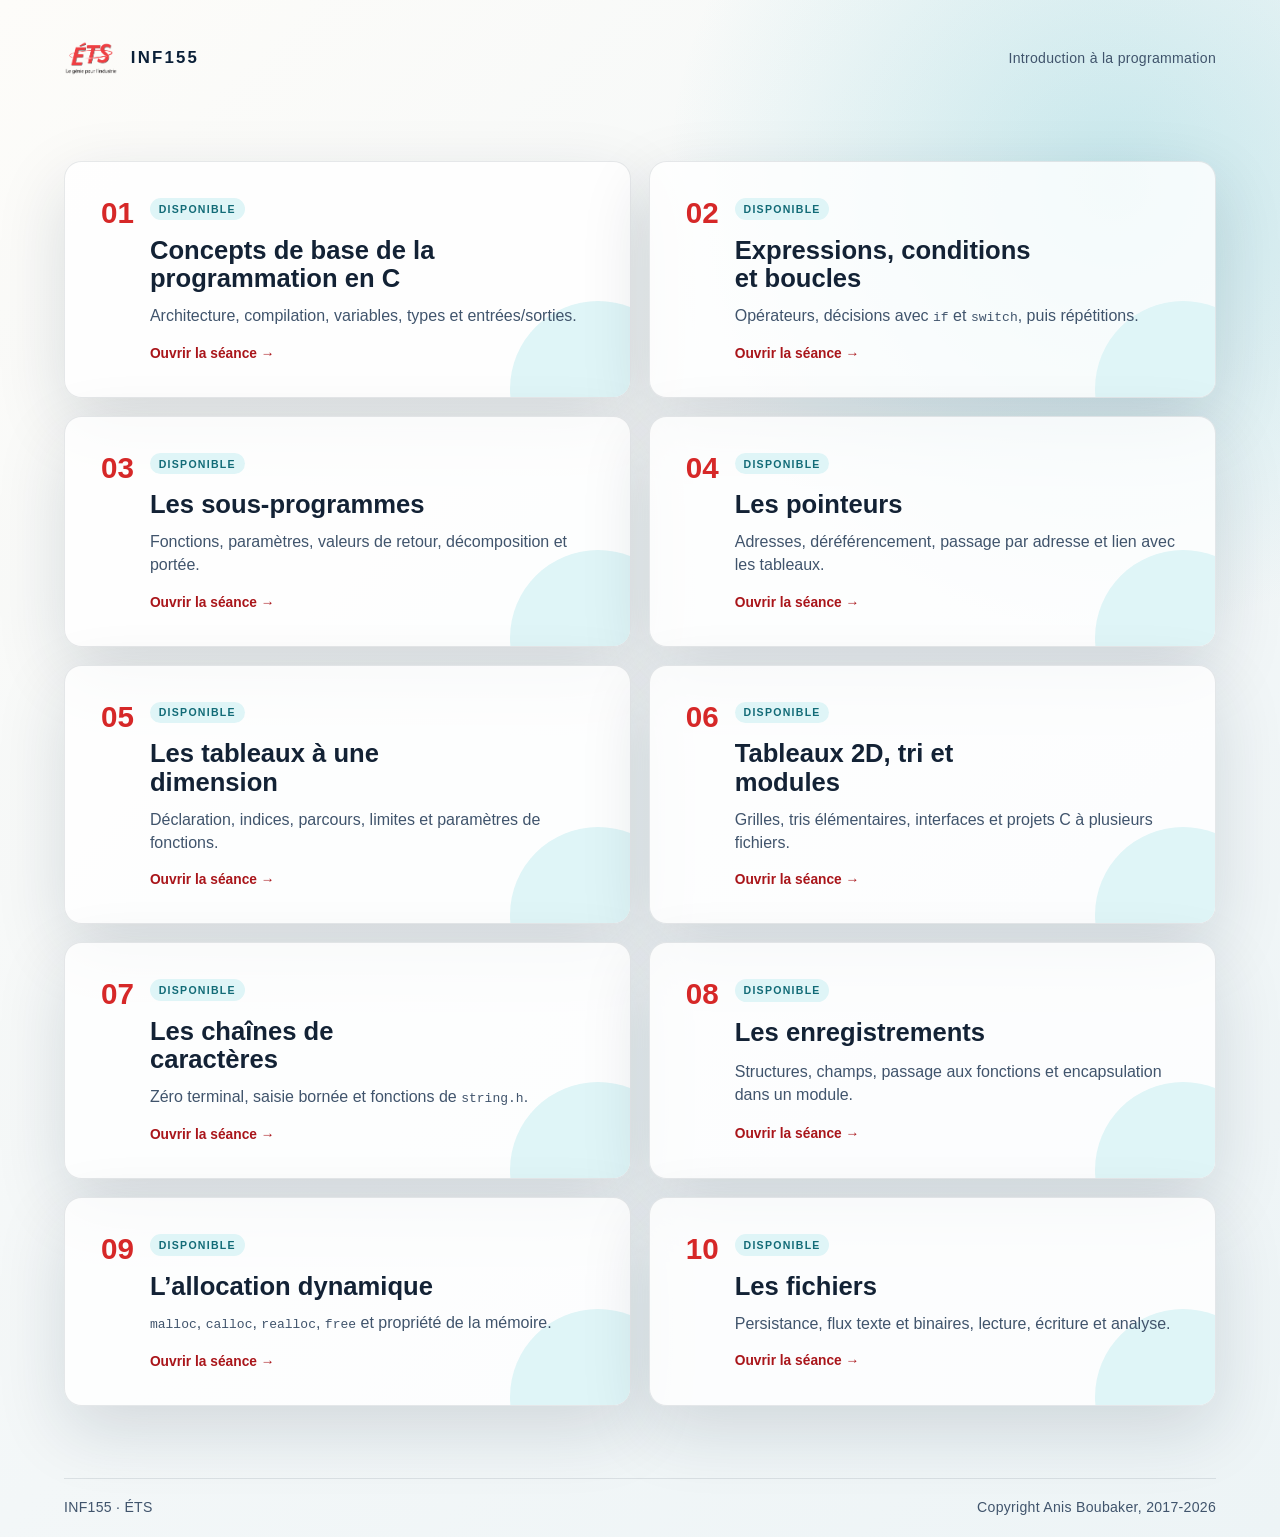
==== index.html @ be9556c0 "Publier les diapositives INF155 avec Reveal.js" ====
<!doctype html>
<html lang="fr-CA">
  <head>
    <meta charset="utf-8">
    <meta name="viewport" content="width=device-width, initial-scale=1">
    <meta name="description" content="Diapositives du cours INF155 — Introduction à la programmation en C.">
    <title>INF155 · Notes de cours</title>
    <link rel="stylesheet" href="css/inf155.css">
    <script src="js/site.js" defer></script>
  </head>
  <body class="site-shell">
    <header class="site-header">
      <a class="brand" href="./" aria-label="Accueil INF155">
        <img src="assets/logo-ets.png" alt="École de technologie supérieure">
        <span>INF155</span>
      </a>
      <p>Introduction à la programmation</p>
    </header>

    <main class="course-catalog">
      <section class="course-list" aria-label="Liste des séances">
        <a class="course-card course-card--ready" href="diapos/cours01/">
          <span class="course-number">01</span>
          <span class="course-state">Disponible</span>
          <h2>Concepts de base de la programmation en C</h2>
          <p>Architecture, compilation, variables, types et entrées/sorties.</p>
          <span class="course-action">Ouvrir la séance <span aria-hidden="true">→</span></span>
        </a>

        <a class="course-card course-card--ready" href="diapos/cours02/">
          <span class="course-number">02</span>
          <span class="course-state">Disponible</span>
          <h2>Expressions, conditions et boucles</h2>
          <p>Opérateurs, décisions avec <code>if</code> et <code>switch</code>, puis répétitions.</p>
          <span class="course-action">Ouvrir la séance <span aria-hidden="true">→</span></span>
        </a>

        <a class="course-card course-card--ready" href="diapos/cours03/">
          <span class="course-number">03</span>
          <span class="course-state">Disponible</span>
          <h2>Les sous-programmes</h2>
          <p>Fonctions, paramètres, valeurs de retour, décomposition et portée.</p>
          <span class="course-action">Ouvrir la séance <span aria-hidden="true">→</span></span>
        </a>

        <a class="course-card course-card--ready" href="diapos/cours04/">
          <span class="course-number">04</span><span class="course-state">Disponible</span>
          <h2>Les pointeurs</h2><p>Adresses, déréférencement, passage par adresse et lien avec les tableaux.</p>
          <span class="course-action">Ouvrir la séance <span aria-hidden="true">→</span></span>
        </a>

        <a class="course-card course-card--ready" href="diapos/cours05/">
          <span class="course-number">05</span><span class="course-state">Disponible</span>
          <h2>Les tableaux à une dimension</h2><p>Déclaration, indices, parcours, limites et paramètres de fonctions.</p>
          <span class="course-action">Ouvrir la séance <span aria-hidden="true">→</span></span>
        </a>

        <a class="course-card course-card--ready" href="diapos/cours06/">
          <span class="course-number">06</span><span class="course-state">Disponible</span>
          <h2>Tableaux 2D, tri et modules</h2><p>Grilles, tris élémentaires, interfaces et projets C à plusieurs fichiers.</p>
          <span class="course-action">Ouvrir la séance <span aria-hidden="true">→</span></span>
        </a>

        <a class="course-card course-card--ready" href="diapos/cours07/">
          <span class="course-number">07</span><span class="course-state">Disponible</span>
          <h2>Les chaînes de caractères</h2><p>Zéro terminal, saisie bornée et fonctions de <code>string.h</code>.</p>
          <span class="course-action">Ouvrir la séance <span aria-hidden="true">→</span></span>
        </a>

        <a class="course-card course-card--ready" href="diapos/cours08/">
          <span class="course-number">08</span><span class="course-state">Disponible</span>
          <h2>Les enregistrements</h2><p>Structures, champs, passage aux fonctions et encapsulation dans un module.</p>
          <span class="course-action">Ouvrir la séance <span aria-hidden="true">→</span></span>
        </a>

        <a class="course-card course-card--ready" href="diapos/cours09/">
          <span class="course-number">09</span><span class="course-state">Disponible</span>
          <h2>L’allocation dynamique</h2><p><code>malloc</code>, <code>calloc</code>, <code>realloc</code>, <code>free</code> et propriété de la mémoire.</p>
          <span class="course-action">Ouvrir la séance <span aria-hidden="true">→</span></span>
        </a>

        <a class="course-card course-card--ready" href="diapos/cours10/">
          <span class="course-number">10</span><span class="course-state">Disponible</span>
          <h2>Les fichiers</h2><p>Persistance, flux texte et binaires, lecture, écriture et analyse.</p>
          <span class="course-action">Ouvrir la séance <span aria-hidden="true">→</span></span>
        </a>
      </section>
    </main>

    <footer class="site-footer">
      <span>INF155 · ÉTS</span>
      <span>Copyright Anis Boubaker, 2017-<time data-current-year datetime="2026">2026</time></span>
    </footer>
  </body>
</html>
---- css/inf155.css ----
:root {
  --ets-red: #d62828;
  --ets-red-dark: #a9151a;
  --ink: #132235;
  --ink-soft: #40546c;
  --navy: #0b2038;
  --navy-light: #173c5e;
  --cyan: #3db5c6;
  --cyan-pale: #dff5f7;
  --paper: #fbfaf7;
  --paper-deep: #f0eee7;
  --line: #d9dee4;
  --code: #101827;
  --success: #16826c;
  --warning: #b45a16;
  --shadow: 0 24px 70px rgba(11, 32, 56, 0.14);
  --font-sans: Inter, Aptos, "Segoe UI", "Helvetica Neue", Arial, sans-serif;
  --font-mono: "SFMono-Regular", Consolas, "Liberation Mono", monospace;
}

* {
  box-sizing: border-box;
}

html,
body {
  min-height: 100%;
}

body {
  margin: 0;
  color: var(--ink);
  font-family: var(--font-sans);
}

/* Page d’accueil */

.site-shell {
  min-height: 100vh;
  display: flex;
  flex-direction: column;
  padding: clamp(1.1rem, 2.8vw, 2.7rem) clamp(1.2rem, 5vw, 5rem) 1.5rem;
  background:
    radial-gradient(circle at 87% 12%, rgba(61, 181, 198, 0.25), transparent 28rem),
    linear-gradient(135deg, #fdfcf9 0%, #f3f7f8 54%, #edf4f6 100%);
}

.site-header,
.site-footer {
  display: flex;
  align-items: center;
  justify-content: space-between;
  gap: 1rem;
}

.site-header p,
.site-footer {
  color: var(--ink-soft);
  font-size: 0.88rem;
  letter-spacing: 0.02em;
}

.brand {
  display: inline-flex;
  align-items: center;
  gap: 0.8rem;
  color: var(--navy);
  font-size: 1.05rem;
  font-weight: 800;
  letter-spacing: 0.13em;
  text-decoration: none;
}

.brand img {
  width: 54px;
  max-height: 38px;
  object-fit: contain;
}

.course-catalog {
  flex: 1;
  width: min(1180px, 100%);
  margin: clamp(3rem, 9vh, 7.5rem) auto clamp(3rem, 8vh, 6rem);
}

.course-list {
  display: grid;
  grid-template-columns: repeat(2, minmax(0, 1fr));
  gap: 1.1rem;
}

.course-card {
  position: relative;
  display: grid;
  grid-template-columns: auto 1fr;
  gap: 0.7rem 1rem;
  padding: clamp(1.5rem, 3vw, 2.25rem);
  overflow: hidden;
  border: 1px solid rgba(11, 32, 56, 0.1);
  border-radius: 1.1rem;
  background: rgba(255, 255, 255, 0.8);
  box-shadow: var(--shadow);
  color: var(--ink);
  text-decoration: none;
}

.course-card--ready {
  transition: transform 180ms ease, box-shadow 180ms ease, border-color 180ms ease;
}

.course-card--ready::after {
  content: "";
  position: absolute;
  inset: auto -3.5rem -5rem auto;
  width: 11rem;
  height: 11rem;
  border-radius: 50%;
  background: var(--cyan-pale);
  z-index: 0;
}

.course-card--ready:hover,
.course-card--ready:focus-visible {
  transform: translateY(-4px);
  border-color: rgba(214, 40, 40, 0.35);
  box-shadow: 0 30px 80px rgba(11, 32, 56, 0.19);
}

.course-number,
.course-state,
.course-card h2,
.course-card p,
.course-action {
  position: relative;
  z-index: 1;
}

.course-number {
  grid-row: 1 / span 3;
  color: var(--ets-red);
  font-size: 1.85rem;
  font-weight: 900;
  line-height: 1;
}

.course-state {
  justify-self: start;
  padding: 0.3rem 0.55rem;
  border-radius: 999px;
  background: var(--cyan-pale);
  color: #126b77;
  font-size: 0.66rem;
  font-weight: 850;
  letter-spacing: 0.12em;
  text-transform: uppercase;
}

.course-card h2 {
  margin: 0.3rem 0 0;
  max-width: 22ch;
  font-size: clamp(1.35rem, 2vw, 1.85rem);
  line-height: 1.12;
}

.course-card p {
  margin: 0;
  color: var(--ink-soft);
  line-height: 1.45;
}

.course-action {
  grid-column: 2;
  margin-top: 0.45rem;
  color: var(--ets-red-dark);
  font-size: 0.86rem;
  font-weight: 800;
}

.course-card--soon {
  box-shadow: none;
  opacity: 0.72;
}

.course-card--soon .course-state {
  background: var(--paper-deep);
  color: var(--ink-soft);
}

.site-footer {
  padding-top: 1.25rem;
  border-top: 1px solid rgba(11, 32, 56, 0.1);
}

/* Présentations Reveal.js */

.deck-shell,
.reveal-viewport {
  background:
    linear-gradient(90deg, rgba(11, 32, 56, 0.025) 1px, transparent 1px),
    linear-gradient(rgba(11, 32, 56, 0.025) 1px, transparent 1px),
    var(--paper);
  background-size: 34px 34px;
}

.reveal {
  color: var(--ink);
  font-family: var(--font-sans);
  font-size: 31px;
  font-weight: 460;
}

.reveal .slides {
  text-align: left;
}

.reveal .slides section,
.reveal .slides section > section {
  line-height: 1.34;
}

.reveal h1,
.reveal h2,
.reveal h3,
.reveal h4 {
  margin: 0 0 0.55em;
  color: var(--navy);
  font-family: var(--font-sans);
  font-weight: 830;
  letter-spacing: -0.035em;
  line-height: 1.05;
  text-transform: none;
  text-shadow: none;
}

.reveal h1 {
  font-size: 2.35em;
}

.reveal h2 {
  position: relative;
  max-width: 100%;
  padding-top: 0.35em;
  font-size: 1.62em;
}

.reveal h2::before {
  content: "";
  position: absolute;
  top: 0;
  left: 0;
  width: 2.15em;
  height: 0.1em;
  border-radius: 99px;
  background: var(--ets-red);
}

.reveal h3 {
  font-size: 1.18em;
}

.reveal h4 {
  color: var(--ink-soft);
  font-size: 0.82em;
  letter-spacing: 0;
}

.reveal p {
  margin: 0.55em 0;
}

.reveal ul,
.reveal ol {
  display: block;
  margin: 0.35em 0 0 1.1em;
}

.reveal li {
  margin: 0.26em 0;
  padding-left: 0.16em;
}

.reveal li::marker {
  color: var(--ets-red);
}

.reveal strong {
  color: var(--navy);
  font-weight: 800;
}

.reveal em {
  color: var(--ink-soft);
}

.reveal a {
  color: #0a7584;
  text-decoration-thickness: 0.07em;
  text-underline-offset: 0.12em;
}

.reveal small,
.reveal .small {
  font-size: 0.68em;
  line-height: 1.35;
}

.reveal .tiny {
  font-size: 0.54em;
  line-height: 1.25;
}

.reveal code {
  font-family: var(--font-mono);
  text-transform: none;
}

.reveal :not(pre) > code {
  padding: 0.08em 0.3em;
  border: 1px solid #d4dde5;
  border-radius: 0.25em;
  background: #eef2f5;
  color: #8f1b25;
  font-size: 0.86em;
}

.reveal pre {
  width: 100%;
  margin: 0.65em 0;
  border: 1px solid #31445b;
  border-radius: 0.55em;
  background: var(--code);
  box-shadow: 0 18px 38px rgba(11, 32, 56, 0.16);
  font-size: 0.59em;
  line-height: 1.32;
}

.reveal pre code {
  max-height: 455px;
  padding: 1.05em 1.2em;
  background: var(--code);
  color: #f4f7fb;
}

/* Palette de code à contraste élevé, cohérente avec le thème INF155. */
.reveal pre code.hljs {
  background: var(--code);
  color: #f4f7fb;
}

.reveal .hljs-keyword,
.reveal .hljs-literal,
.reveal .hljs-selector-tag,
.reveal .hljs-type {
  color: #ff7aa8;
}

.reveal .hljs-title,
.reveal .hljs-built_in,
.reveal .hljs-number {
  color: #b8e866;
}

.reveal .hljs-string,
.reveal .hljs-char,
.reveal .hljs-symbol {
  color: #ffd479;
}

.reveal .hljs-comment,
.reveal .hljs-quote,
.reveal .hljs-meta {
  color: #aebdca;
}

.reveal .hljs-ln-numbers {
  color: #91a2b5;
  opacity: 1;
}

.reveal .hljs.has-highlights tr:not(.highlight-line) {
  opacity: 0.72;
}

.reveal .hljs .highlight-line {
  background: rgba(239, 65, 74, 0.2);
}

.reveal table {
  width: 100%;
  margin: 0.7em 0;
  border-collapse: separate;
  border-spacing: 0;
  overflow: hidden;
  border: 1px solid var(--line);
  border-radius: 0.45em;
  font-size: 0.68em;
}

.reveal th,
.reveal td {
  padding: 0.45em 0.58em;
  border: 0;
  border-bottom: 1px solid var(--line);
  text-align: left;
}

.reveal th {
  background: var(--navy);
  color: white;
  font-weight: 780;
}

.reveal tr:nth-child(even) td {
  background: #f2f5f7;
}

.reveal tr:last-child td {
  border-bottom: 0;
}

.reveal img {
  display: block;
  width: auto;
  max-width: 100%;
  max-height: 430px;
  margin: 0.55em auto;
  border: 0;
  box-shadow: none;
  object-fit: contain;
}

.reveal blockquote {
  width: auto;
  margin: 0.7em 0;
  padding: 0.75em 0.95em 0.75em 1.15em;
  border: 0;
  border-left: 0.18em solid var(--ets-red);
  background: white;
  box-shadow: 0 14px 36px rgba(11, 32, 56, 0.08);
  color: var(--ink);
  font-style: normal;
}

.reveal blockquote p {
  display: block;
}

.deck-home,
.deck-label {
  position: fixed;
  top: 20px;
  z-index: 40;
  color: var(--ink-soft);
  font-family: var(--font-sans);
  font-size: 13px;
  font-weight: 760;
  letter-spacing: 0.09em;
  text-decoration: none;
  text-transform: uppercase;
}

.deck-home {
  left: 24px;
  padding: 8px 11px;
  border: 1px solid rgba(11, 32, 56, 0.13);
  border-radius: 999px;
  background: rgba(251, 250, 247, 0.86);
  backdrop-filter: blur(10px);
}

.deck-home:hover,
.deck-home:focus-visible {
  border-color: var(--ets-red);
  color: var(--ets-red-dark);
}

.deck-label {
  right: 24px;
  padding: 8px 0;
}

.reveal .controls {
  color: var(--ets-red);
}

.reveal .progress {
  height: 4px;
  color: var(--ets-red);
}

.reveal .slide-number {
  right: 18px;
  bottom: 14px;
  padding: 5px 8px;
  border-radius: 999px;
  background: rgba(11, 32, 56, 0.86);
  color: white;
  font-family: var(--font-mono);
  font-size: 12px;
}

.reveal .title-slide,
.reveal .chapter {
  overflow: hidden;
  text-align: left;
}

.reveal .title-slide::after,
.reveal .chapter::after {
  content: "";
  position: absolute;
  right: -13%;
  bottom: -42%;
  width: 55%;
  aspect-ratio: 1;
  border: 5px solid rgba(61, 181, 198, 0.24);
  border-radius: 50%;
  box-shadow: 0 0 0 35px rgba(61, 181, 198, 0.07), 0 0 0 70px rgba(61, 181, 198, 0.035);
  pointer-events: none;
}

.reveal .title-slide h1 {
  max-width: 13ch;
  margin-top: 0.12em;
  font-size: 2.55em;
}

.reveal .chapter h1 {
  max-width: 14ch;
}

.reveal .chapter h1::first-line {
  color: var(--ets-red);
}

.reveal .eyebrow,
.reveal .section-kicker {
  margin: 0 0 0.75em;
  color: var(--ets-red);
  font-size: 0.5em;
  font-weight: 850;
  letter-spacing: 0.18em;
  text-transform: uppercase;
}

.reveal .lede {
  max-width: 38ch;
  color: var(--ink-soft);
  font-size: 0.88em;
  line-height: 1.5;
}

.reveal .byline {
  margin-top: 1.4em;
  padding-left: 0.9em;
  border-left: 3px solid var(--cyan);
  color: var(--ink-soft);
  font-size: 0.62em;
  line-height: 1.45;
}

.reveal .plan {
  counter-reset: plan;
  margin-left: 0;
  list-style: none;
}

.reveal .plan li {
  counter-increment: plan;
  position: relative;
  display: block;
  margin: 0.38em 0;
  padding: 0.35em 0.45em 0.35em 2.75em;
  border-bottom: 1px solid var(--line);
}

.reveal .plan li::before {
  content: counter(plan, decimal-leading-zero);
  position: absolute;
  top: 0.55em;
  left: 0.55em;
  color: var(--ets-red);
  font-family: var(--font-mono);
  font-size: 0.7em;
  font-weight: 800;
}

.reveal .two-col {
  display: grid;
  grid-template-columns: repeat(2, minmax(0, 1fr));
  gap: 1.1em;
  align-items: center;
}

.reveal .two-col--wide-right {
  grid-template-columns: minmax(0, 0.72fr) minmax(0, 1.28fr);
}

.reveal .two-col--wide-left {
  grid-template-columns: minmax(0, 1.28fr) minmax(0, 0.72fr);
}

/* Comparaison de deux extraits : le contenu reste en Markdown standard. */
.reveal .slides section.code-compare,
html.print-pdf .reveal .slides section.code-compare {
  display: grid !important;
  grid-template-columns: repeat(2, minmax(0, 1fr));
  grid-template-rows: auto auto 1fr;
  column-gap: 0.8em;
  align-items: start;
  text-align: left;
}

.reveal .code-compare > h2 {
  grid-column: 1 / -1;
}

.reveal .code-compare > h3 {
  margin: 0.1em 0 0.2em;
  font-size: 0.9em;
}

.reveal .code-compare > pre {
  width: 100%;
  height: 330px;
  margin: 0;
  font-size: 0.52em;
}

.reveal .code-compare > pre code {
  height: 100%;
  max-height: none;
}

.reveal .cards {
  display: grid;
  grid-template-columns: repeat(3, minmax(0, 1fr));
  gap: 0.65em;
}

.reveal .cards--four {
  grid-template-columns: repeat(4, minmax(0, 1fr));
}

.reveal .card {
  min-height: 5.2em;
  padding: 0.7em;
  border: 1px solid var(--line);
  border-radius: 0.55em;
  background: rgba(255, 255, 255, 0.82);
  box-shadow: 0 12px 28px rgba(11, 32, 56, 0.07);
}

.reveal .card h3 {
  margin-bottom: 0.32em;
  color: var(--ets-red-dark);
  font-size: 0.82em;
  letter-spacing: -0.01em;
}

.reveal .card p,
.reveal .card li {
  font-size: 0.66em;
  line-height: 1.35;
}

.reveal .card ul {
  margin-left: 0.9em;
}

.reveal .callout,
.reveal .definition,
.reveal .warning,
.reveal .exercise {
  margin: 0.7em 0;
  padding: 0.7em 0.85em;
  border-radius: 0.5em;
}

.reveal .callout {
  border-left: 5px solid var(--cyan);
  background: var(--cyan-pale);
}

.reveal .definition {
  border: 1px solid #f0c7c8;
  background: #fff4f2;
}

.reveal .warning {
  border-left: 5px solid var(--warning);
  background: #fff4df;
}

.reveal .exercise {
  border: 1px solid #d8caad;
  background: #fff9e9;
}

.reveal .callout > :first-child,
.reveal .definition > :first-child,
.reveal .warning > :first-child,
.reveal .exercise > :first-child {
  margin-top: 0;
}

.reveal .callout > :last-child,
.reveal .definition > :last-child,
.reveal .warning > :last-child,
.reveal .exercise > :last-child {
  margin-bottom: 0;
}

.reveal .pipeline {
  display: grid;
  grid-template-columns: repeat(3, minmax(0, 1fr));
  gap: 0.7em;
  margin-top: 1em;
}

.reveal .pipeline > div {
  position: relative;
  padding: 0.75em;
  border-radius: 0.45em;
  background: var(--navy);
  color: white;
  text-align: center;
}

.reveal .pipeline > div:not(:last-child)::after {
  content: "→";
  position: absolute;
  top: 50%;
  right: -0.61em;
  z-index: 2;
  width: 0.55em;
  color: var(--ets-red);
  font-size: 1.3em;
  font-weight: 900;
  transform: translateY(-54%);
}

.reveal .pipeline strong {
  display: block;
  color: white;
  font-size: 0.75em;
}

.reveal .pipeline span {
  display: block;
  margin-top: 0.25em;
  color: #c4d7e8;
  font-size: 0.55em;
}

.reveal .memory-strip {
  display: grid;
  grid-template-columns: repeat(4, minmax(0, 1fr));
  gap: 0.5em;
  margin: 0.85em 0;
}

.reveal .memory-strip > div {
  padding: 0.6em 0.45em;
  border-radius: 0.4em;
  background: var(--navy);
  color: white;
  text-align: center;
  font-family: var(--font-mono);
  font-size: 0.78em;
}

.reveal .memory-strip .active {
  background: var(--ets-red);
}

.reveal .comparison {
  display: grid;
  grid-template-columns: repeat(2, minmax(0, 1fr));
  gap: 0.8em;
}

.reveal .comparison > div {
  padding: 0.7em 0.8em;
  border-radius: 0.5em;
  background: white;
  box-shadow: 0 12px 30px rgba(11, 32, 56, 0.08);
}

.reveal .comparison h3 {
  color: var(--ets-red-dark);
  font-size: 0.9em;
}

.reveal .comparison p,
.reveal .comparison li {
  font-size: 0.7em;
}

.reveal .io-loop {
  display: grid;
  grid-template-columns: 0.72fr 1fr 0.72fr;
  gap: 0.8em;
  align-items: center;
  margin-top: 0.9em;
}

.reveal .io-loop img {
  max-height: 220px;
}

.reveal .io-arrows {
  display: grid;
  gap: 0.8em;
  color: var(--ets-red-dark);
  font-weight: 800;
  text-align: center;
}

.reveal .io-arrows span {
  padding: 0.4em;
  border-radius: 999px;
  background: #fff1ee;
}

.reveal .truth-table {
  max-width: 760px;
  margin-left: auto;
  margin-right: auto;
  text-align: center;
}

.reveal .truth-table th,
.reveal .truth-table td {
  text-align: center;
}

.reveal .truth-grid {
  display: grid;
  grid-template-columns: repeat(4, minmax(0, 1fr));
  gap: 0.55em;
}

.reveal .truth-grid > div {
  padding: 0.4em;
  border: 1px solid var(--line);
  border-radius: 0.45em;
  background: rgba(255, 255, 255, 0.82);
}

.reveal .truth-grid h3 {
  margin: 0;
  color: var(--ets-red-dark);
  font-size: 0.7em;
  text-align: center;
}

.reveal .truth-grid table {
  margin: 0.35em 0 0;
  font-size: 0.48em;
}

.reveal .truth-grid th,
.reveal .truth-grid td {
  padding: 0.22em;
  text-align: center;
}

.reveal .quadrants {
  position: relative;
  width: 420px;
  height: 250px;
  margin: 0.55em auto;
}

.reveal .quadrants .axis {
  position: absolute;
  background: var(--ink-soft);
}

.reveal .quadrants .axis-x {
  top: 50%;
  left: 0;
  width: 100%;
  height: 2px;
}

.reveal .quadrants .axis-y {
  top: 0;
  left: 50%;
  width: 2px;
  height: 100%;
}

.reveal .quadrants .q {
  position: absolute;
  color: var(--ets-red);
  font: 800 0.85em/1 var(--font-mono);
}

.reveal .quadrants .q1 { top: 20%; right: 22%; }
.reveal .quadrants .q2 { top: 20%; left: 22%; }
.reveal .quadrants .q3 { bottom: 20%; left: 22%; }
.reveal .quadrants .q4 { right: 22%; bottom: 20%; }

.reveal .flow-list {
  display: grid;
  gap: 0.55em;
  margin: 0.7em 0;
}

.reveal .flow-list > div {
  display: grid;
  grid-template-columns: 4.8em 1fr;
  align-items: center;
  overflow: hidden;
  border: 1px solid var(--line);
  border-radius: 0.45em;
  background: white;
}

.reveal .flow-list strong {
  align-self: stretch;
  display: grid;
  place-items: center;
  padding: 0.45em;
  background: var(--navy);
  color: white;
  font: 800 0.58em/1.1 var(--font-mono);
}

.reveal .flow-list span {
  padding: 0.45em 0.7em;
  font-size: 0.68em;
}

.reveal .flow-list--compact {
  grid-template-columns: repeat(2, minmax(0, 1fr));
}

.reveal .loop-cycle,
.reveal .return-flow,
.reveal .value-copy,
.reveal .call-sequence {
  display: flex;
  align-items: center;
  justify-content: center;
  gap: 0.55em;
  margin: 1em 0;
}

.reveal .loop-cycle span,
.reveal .return-flow > *,
.reveal .value-copy > *,
.reveal .call-sequence > * {
  padding: 0.55em 0.7em;
  border-radius: 0.4em;
  background: white;
  box-shadow: 0 10px 24px rgba(11, 32, 56, 0.08);
  font-size: 0.68em;
}

.reveal .loop-cycle b,
.reveal .return-flow span,
.reveal .value-copy span,
.reveal .call-sequence b {
  background: transparent;
  box-shadow: none;
  color: var(--ets-red);
  font-size: 0.9em;
}

.reveal .module-split {
  display: grid;
  grid-template-columns: minmax(0, 0.8fr) auto minmax(0, 1.25fr);
  gap: 0.8em;
  align-items: center;
  margin: 0.9em 0;
}

.reveal .module-split .monolith,
.reveal .module-split .modules {
  min-height: 290px;
  padding: 0.7em;
  border-radius: 0.55em;
}

.reveal .module-split .monolith {
  display: grid;
  place-content: center;
  gap: 0.5em;
  background: var(--ets-red-dark);
  color: white;
  text-align: center;
}

.reveal .module-split .monolith span {
  max-width: 18ch;
  color: #ffe6e5;
  font-size: 0.58em;
}

.reveal .module-split .modules {
  display: grid;
  gap: 0.45em;
  background: #e9eff3;
}

.reveal .module-split .modules > * {
  display: grid;
  place-items: center;
  border-radius: 0.35em;
  background: white;
  font-size: 0.62em;
}

.reveal .module-split .modules strong {
  background: var(--navy);
  color: white;
}

.reveal .split-arrow {
  color: var(--ets-red);
  font-size: 1.3em;
  font-weight: 900;
}

.reveal .call-graph {
  display: grid;
  grid-template-columns: minmax(0, 0.7fr) minmax(0, 1.3fr);
  gap: 0.45em 1.6em;
  align-items: stretch;
  max-width: 850px;
  margin: 0.8em auto;
}

.reveal .call-graph > div {
  display: grid;
  place-items: center;
  min-height: 1.85em;
  border-radius: 0.45em;
  font-size: 0.7em;
}

.reveal .call-graph .caller {
  grid-row: 1 / span 4;
  position: relative;
  background: var(--ets-red-dark);
  color: white;
}

.reveal .call-graph .caller::after {
  content: "→";
  position: absolute;
  right: -1.15em;
  color: var(--ets-red);
  font-size: 1.2em;
}

.reveal .call-graph .callee {
  background: var(--navy);
  color: white;
}

.reveal .execution-strip {
  display: grid;
  grid-template-columns: repeat(4, minmax(0, 1fr));
  gap: 0.35em;
  margin: 0.7em 0;
}

.reveal .execution-strip span {
  padding: 0.55em;
  border-radius: 0.4em;
  background: #e8edf1;
  color: var(--ink-soft);
  font-size: 0.55em;
  text-align: center;
}

.reveal .execution-strip span.active {
  background: var(--ets-red);
  color: white;
}

.reveal .execution-strip strong {
  display: block;
  margin-bottom: 0.25em;
  color: inherit;
  font-family: var(--font-mono);
}

.reveal .program-layout {
  display: grid;
  grid-template-columns: repeat(2, minmax(0, 1fr));
  gap: 0.7em;
  max-width: 800px;
  margin: 0.8em auto;
}

.reveal .program-layout > div {
  display: grid;
  place-items: center;
  min-height: 3.2em;
  padding: 0.6em;
  border-radius: 0.45em;
  background: #dfe7ed;
  color: var(--ink);
  font-size: 0.68em;
  text-align: center;
}

.reveal .program-layout .program-main {
  background: var(--navy);
  color: white;
}

.reveal .program-layout .program-functions {
  background: #ad8f64;
  color: white;
}

.reveal .program-layout .global-block {
  background: var(--ets-red-dark);
  color: white;
}

.reveal .program-layout--stacked {
  grid-template-columns: minmax(0, 1fr);
  gap: 0.35em;
  max-width: 610px;
}

.reveal .program-layout--stacked > div {
  min-height: 1.8em;
}

.reveal .memory-layout {
  display: grid;
  gap: 0.28em;
  max-width: 720px;
  margin: 0.65em auto;
}

.reveal .memory-layout > div {
  display: grid;
  grid-template-columns: 0.65fr 1.35fr;
  align-items: center;
  min-height: 1.65em;
  padding: 0.42em 0.7em;
  border-radius: 0.35em;
  color: white;
}

.reveal .memory-layout strong {
  color: inherit;
  font-size: 0.7em;
}

.reveal .memory-layout span {
  font-size: 0.58em;
}

.reveal .memory-stack { background: #8a7655; }
.reveal .memory-heap { background: #8a6c75; }
.reveal .memory-data { background: var(--ets-red-dark); }
.reveal .memory-code { background: var(--navy); }

.reveal .memory-layout--state .muted {
  opacity: 0.45;
}

.reveal .memory-layout--state .active {
  outline: 4px solid rgba(61, 181, 198, 0.45);
  outline-offset: 2px;
}

.reveal .memory-layout--state .leaving {
  opacity: 0.56;
  text-decoration: line-through;
}

.reveal .stack-view {
  display: flex;
  flex-direction: column;
  gap: 0.35em;
  max-width: 720px;
  margin: 0.75em auto;
  padding: 0.5em;
  border: 2px solid #8a7655;
  border-top: 0;
}

.reveal .stack-label {
  color: #6c5a3d;
  font-size: 0.58em;
  font-weight: 800;
  text-align: center;
  text-transform: uppercase;
}

.reveal .stack-frame {
  display: grid;
  grid-template-columns: 0.9fr 1fr 1fr;
  align-items: center;
  gap: 0.5em;
  padding: 0.55em 0.7em;
  border-radius: 0.35em;
  background: #d9d1c3;
  font-size: 0.62em;
}

.reveal .stack-frame strong {
  color: var(--ink);
}

.reveal .stack-frame.active {
  background: var(--navy);
  color: white;
}

.reveal .stack-frame.active strong {
  color: white;
}

.reveal .stack-frame.leaving {
  opacity: 0.48;
  text-decoration: line-through;
}

.reveal .compact {
  font-size: 0.78em;
}

.reveal .compact pre {
  font-size: 0.72em;
}

.reveal .full-image img {
  max-height: 540px;
}

.reveal .image-soft img {
  border-radius: 0.5em;
  background: white;
  box-shadow: 0 16px 38px rgba(11, 32, 56, 0.1);
}

.reveal img.diagram-sm {
  max-height: 245px;
}

/* Diagrammes réutilisables pour les cours 4 à 10 */

.reveal .memory-cell {
  display: grid;
  grid-template-columns: 1fr auto 1fr;
  align-items: center;
  gap: 0.7em;
  max-width: 820px;
  margin: 0.8em auto;
  padding: 0.8em 1em;
  border: 2px solid rgba(214, 40, 40, 0.28);
  border-radius: 0.6em;
  background: #fff4ee;
}

.reveal .memory-cell strong {
  display: grid;
  place-items: center;
  min-width: 3em;
  min-height: 2.1em;
  border-radius: 0.35em;
  background: var(--ets-red-dark);
  color: white;
  font-family: var(--font-mono);
}

.reveal .memory-cell span {
  font-size: 0.62em;
}

.reveal .memory-cell span:last-child {
  text-align: right;
}

.reveal .pointer-flow,
.reveal .formula,
.reveal .record-row {
  display: flex;
  align-items: stretch;
  justify-content: center;
  gap: 0.45em;
  margin: 0.75em auto;
}

.reveal .pointer-flow > span,
.reveal .formula > *,
.reveal .record-row > span {
  display: flex;
  flex-direction: column;
  align-items: center;
  justify-content: center;
  min-width: 5.2em;
  min-height: 2.5em;
  padding: 0.42em 0.62em;
  border: 1px solid #cad5df;
  border-radius: 0.4em;
  background: white;
  box-shadow: 0 8px 22px rgba(11, 32, 56, 0.08);
  font-size: 0.72em;
  text-align: center;
}

.reveal .pointer-flow b,
.reveal .record-row > b {
  align-self: center;
  color: var(--ets-red);
}

.reveal .pointer-flow small,
.reveal .record-row small {
  display: block;
  margin-top: 0.3em;
  color: var(--ink-soft);
  font-size: 0.65em;
}

.reveal .record-row > span {
  min-width: 0;
  flex: 1;
}

.reveal .record-row .active {
  border-color: var(--cyan);
  background: var(--cyan-pale);
}

.reveal .array-strip {
  display: flex;
  justify-content: center;
  gap: 0.12em;
  margin: 0.65em auto;
}

.reveal .array-strip > span {
  display: flex;
  flex: 0 1 4.3em;
  flex-direction: column;
  align-items: center;
  justify-content: center;
  min-width: 0;
  min-height: 2.5em;
  border: 1px solid #aebac5;
  background: white;
  color: var(--navy);
  font: 700 0.62em/1 var(--font-mono);
}

.reveal .array-strip small {
  margin-top: 0.45em;
  color: var(--ink-soft);
  font: 600 0.55em/1 var(--font-sans);
}

.reveal .array-strip .active {
  background: var(--ets-red);
  color: white;
}

.reveal .array-strip .active small {
  color: white;
}

.reveal .array-strip .sorted {
  border-color: #75a832;
  background: #b7df79;
}

.reveal .array-strip .gap {
  border-style: dashed;
  background: transparent;
}

.reveal .array-strip .terminal {
  border-color: var(--cyan);
  background: var(--cyan-pale);
}

.reveal .matrix {
  display: grid;
  grid-template-columns: repeat(4, 1fr);
  gap: 0.12em;
  width: min(620px, 100%);
  margin: 0.65em auto;
}

.reveal .matrix span {
  display: grid;
  place-items: center;
  min-height: 2.25em;
  border: 1px solid #aebac5;
  background: white;
  font: 700 0.65em var(--font-mono);
}

.reveal .matrix .active {
  background: var(--ets-red);
  color: white;
}

.reveal .sort-transform {
  display: grid;
  grid-template-columns: 1fr auto 1fr;
  align-items: center;
  gap: 0.5em;
  margin: 0.6em 0;
}

.reveal .sort-transform > b {
  color: var(--ets-red);
  font-size: 1.3em;
}

.reveal .formula > * {
  min-width: 0;
}

.reveal .formula > span {
  border: 0;
  background: transparent;
  box-shadow: none;
  color: var(--ets-red);
  font-weight: 900;
}

.local-file-hint {
  position: fixed;
  right: 1rem;
  bottom: 1rem;
  z-index: 1000;
  max-width: 34rem;
  margin: 0;
  padding: 0.8rem 1rem;
  border-radius: 0.6rem;
  background: #7a171d;
  color: white;
  box-shadow: var(--shadow);
  font: 600 0.9rem/1.4 var(--font-sans);
}

/* Reveal mesure les diapositives avant que Chrome passe en média print. */
html.print-pdf,
html.print-pdf body,
html.print-pdf .deck-shell {
  height: auto !important;
  min-height: 0 !important;
}

html.print-pdf .reveal .title-slide::after,
html.print-pdf .reveal .chapter::after {
  content: none !important;
  display: none !important;
}

html.print-pdf .reveal .slides .pdf-page:last-of-type {
  break-after: auto !important;
  page-break-after: auto !important;
}

@media (max-width: 820px) {
  .course-list {
    grid-template-columns: 1fr;
  }

  .site-header p,
  .deck-label {
    display: none;
  }
}

@media print {
  html,
  body,
  .deck-shell {
    min-height: 0 !important;
  }

  .deck-home,
  .deck-label {
    display: none !important;
  }

  .reveal .title-slide::after,
  .reveal .chapter::after {
    display: none !important;
  }

  .reveal .slides section {
    overflow: hidden !important;
  }
}
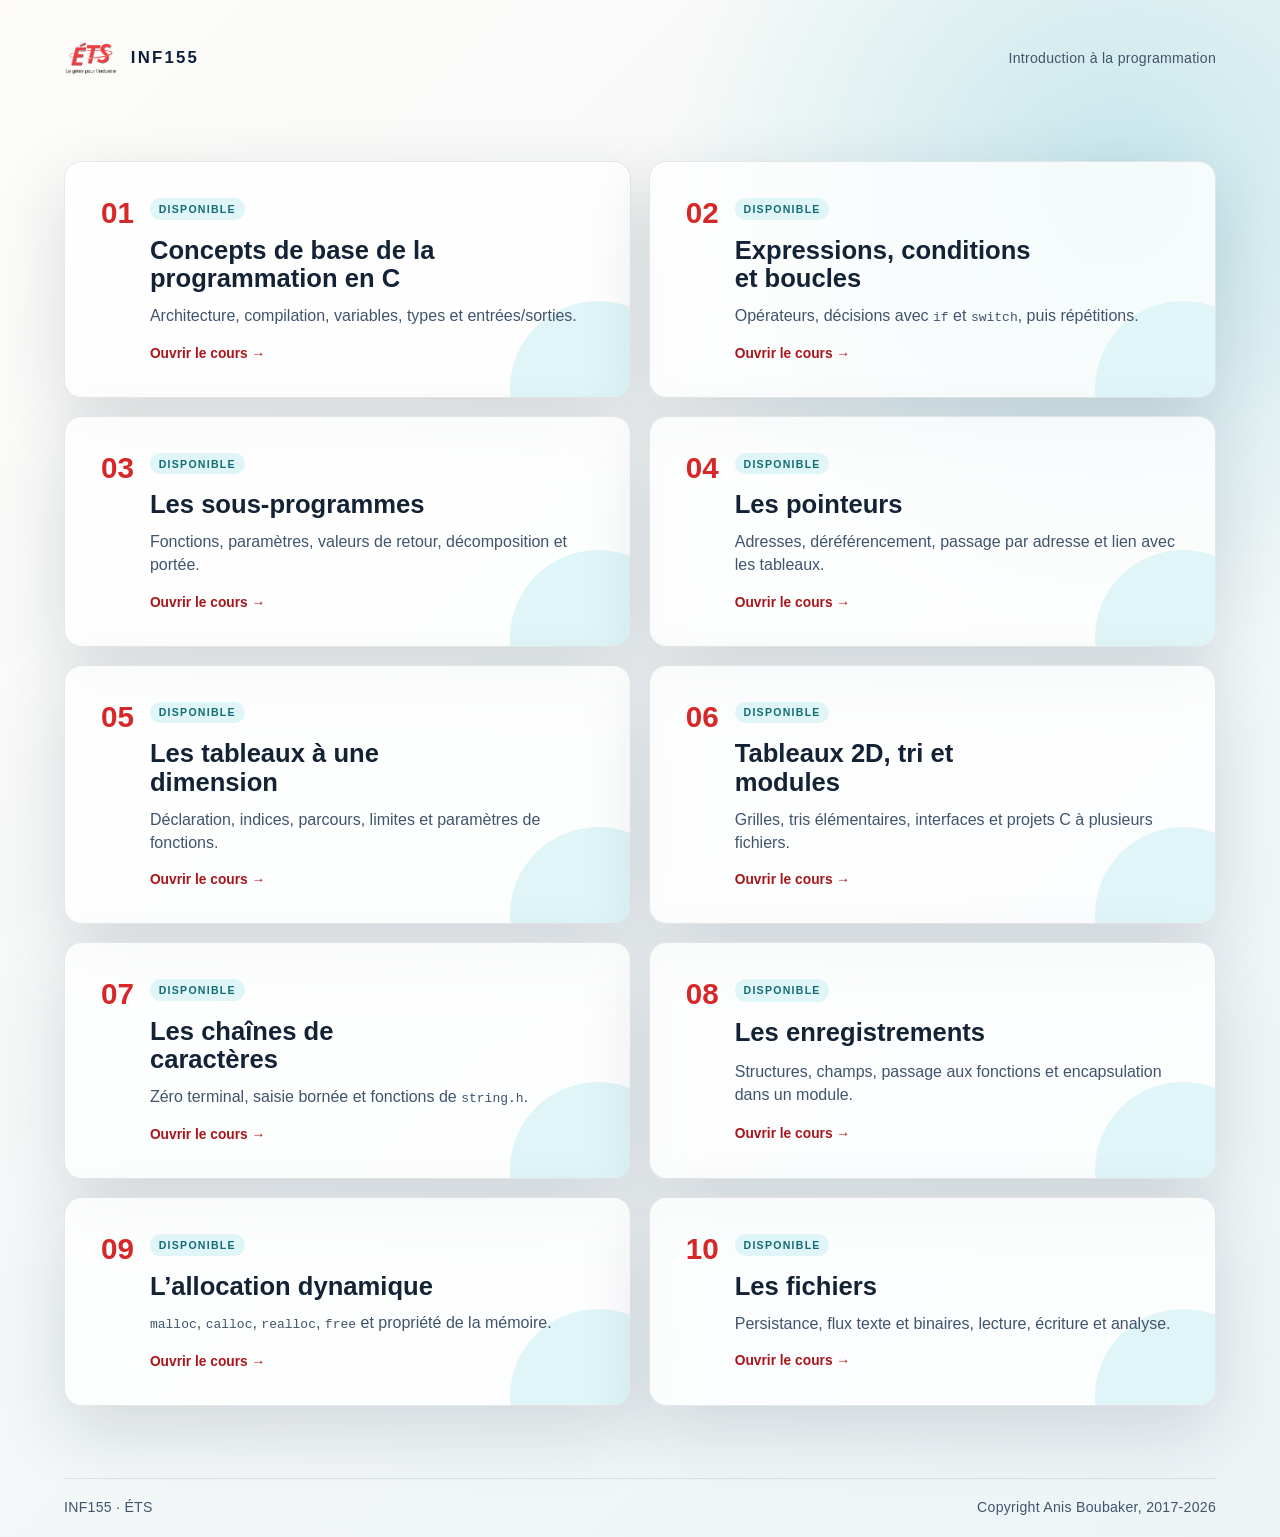
==== commit 65f6777e: "Renommer les séances en cours" ====
--- a/index.html
+++ b/index.html
@@ -18,13 +18,13 @@
     </header>
 
     <main class="course-catalog">
-      <section class="course-list" aria-label="Liste des séances">
+      <section class="course-list" aria-label="Liste des cours">
         <a class="course-card course-card--ready" href="diapos/cours01/">
           <span class="course-number">01</span>
           <span class="course-state">Disponible</span>
           <h2>Concepts de base de la programmation en C</h2>
           <p>Architecture, compilation, variables, types et entrées/sorties.</p>
-          <span class="course-action">Ouvrir la séance <span aria-hidden="true">→</span></span>
+          <span class="course-action">Ouvrir le cours <span aria-hidden="true">→</span></span>
         </a>
 
         <a class="course-card course-card--ready" href="diapos/cours02/">
@@ -32,7 +32,7 @@
           <span class="course-state">Disponible</span>
           <h2>Expressions, conditions et boucles</h2>
           <p>Opérateurs, décisions avec <code>if</code> et <code>switch</code>, puis répétitions.</p>
-          <span class="course-action">Ouvrir la séance <span aria-hidden="true">→</span></span>
+          <span class="course-action">Ouvrir le cours <span aria-hidden="true">→</span></span>
         </a>
 
         <a class="course-card course-card--ready" href="diapos/cours03/">
@@ -40,49 +40,49 @@
           <span class="course-state">Disponible</span>
           <h2>Les sous-programmes</h2>
           <p>Fonctions, paramètres, valeurs de retour, décomposition et portée.</p>
-          <span class="course-action">Ouvrir la séance <span aria-hidden="true">→</span></span>
+          <span class="course-action">Ouvrir le cours <span aria-hidden="true">→</span></span>
         </a>
 
         <a class="course-card course-card--ready" href="diapos/cours04/">
           <span class="course-number">04</span><span class="course-state">Disponible</span>
           <h2>Les pointeurs</h2><p>Adresses, déréférencement, passage par adresse et lien avec les tableaux.</p>
-          <span class="course-action">Ouvrir la séance <span aria-hidden="true">→</span></span>
+          <span class="course-action">Ouvrir le cours <span aria-hidden="true">→</span></span>
         </a>
 
         <a class="course-card course-card--ready" href="diapos/cours05/">
           <span class="course-number">05</span><span class="course-state">Disponible</span>
           <h2>Les tableaux à une dimension</h2><p>Déclaration, indices, parcours, limites et paramètres de fonctions.</p>
-          <span class="course-action">Ouvrir la séance <span aria-hidden="true">→</span></span>
+          <span class="course-action">Ouvrir le cours <span aria-hidden="true">→</span></span>
         </a>
 
         <a class="course-card course-card--ready" href="diapos/cours06/">
           <span class="course-number">06</span><span class="course-state">Disponible</span>
           <h2>Tableaux 2D, tri et modules</h2><p>Grilles, tris élémentaires, interfaces et projets C à plusieurs fichiers.</p>
-          <span class="course-action">Ouvrir la séance <span aria-hidden="true">→</span></span>
+          <span class="course-action">Ouvrir le cours <span aria-hidden="true">→</span></span>
         </a>
 
         <a class="course-card course-card--ready" href="diapos/cours07/">
           <span class="course-number">07</span><span class="course-state">Disponible</span>
           <h2>Les chaînes de caractères</h2><p>Zéro terminal, saisie bornée et fonctions de <code>string.h</code>.</p>
-          <span class="course-action">Ouvrir la séance <span aria-hidden="true">→</span></span>
+          <span class="course-action">Ouvrir le cours <span aria-hidden="true">→</span></span>
         </a>
 
         <a class="course-card course-card--ready" href="diapos/cours08/">
           <span class="course-number">08</span><span class="course-state">Disponible</span>
           <h2>Les enregistrements</h2><p>Structures, champs, passage aux fonctions et encapsulation dans un module.</p>
-          <span class="course-action">Ouvrir la séance <span aria-hidden="true">→</span></span>
+          <span class="course-action">Ouvrir le cours <span aria-hidden="true">→</span></span>
         </a>
 
         <a class="course-card course-card--ready" href="diapos/cours09/">
           <span class="course-number">09</span><span class="course-state">Disponible</span>
           <h2>L’allocation dynamique</h2><p><code>malloc</code>, <code>calloc</code>, <code>realloc</code>, <code>free</code> et propriété de la mémoire.</p>
-          <span class="course-action">Ouvrir la séance <span aria-hidden="true">→</span></span>
+          <span class="course-action">Ouvrir le cours <span aria-hidden="true">→</span></span>
         </a>
 
         <a class="course-card course-card--ready" href="diapos/cours10/">
           <span class="course-number">10</span><span class="course-state">Disponible</span>
           <h2>Les fichiers</h2><p>Persistance, flux texte et binaires, lecture, écriture et analyse.</p>
-          <span class="course-action">Ouvrir la séance <span aria-hidden="true">→</span></span>
+          <span class="course-action">Ouvrir le cours <span aria-hidden="true">→</span></span>
         </a>
       </section>
     </main>
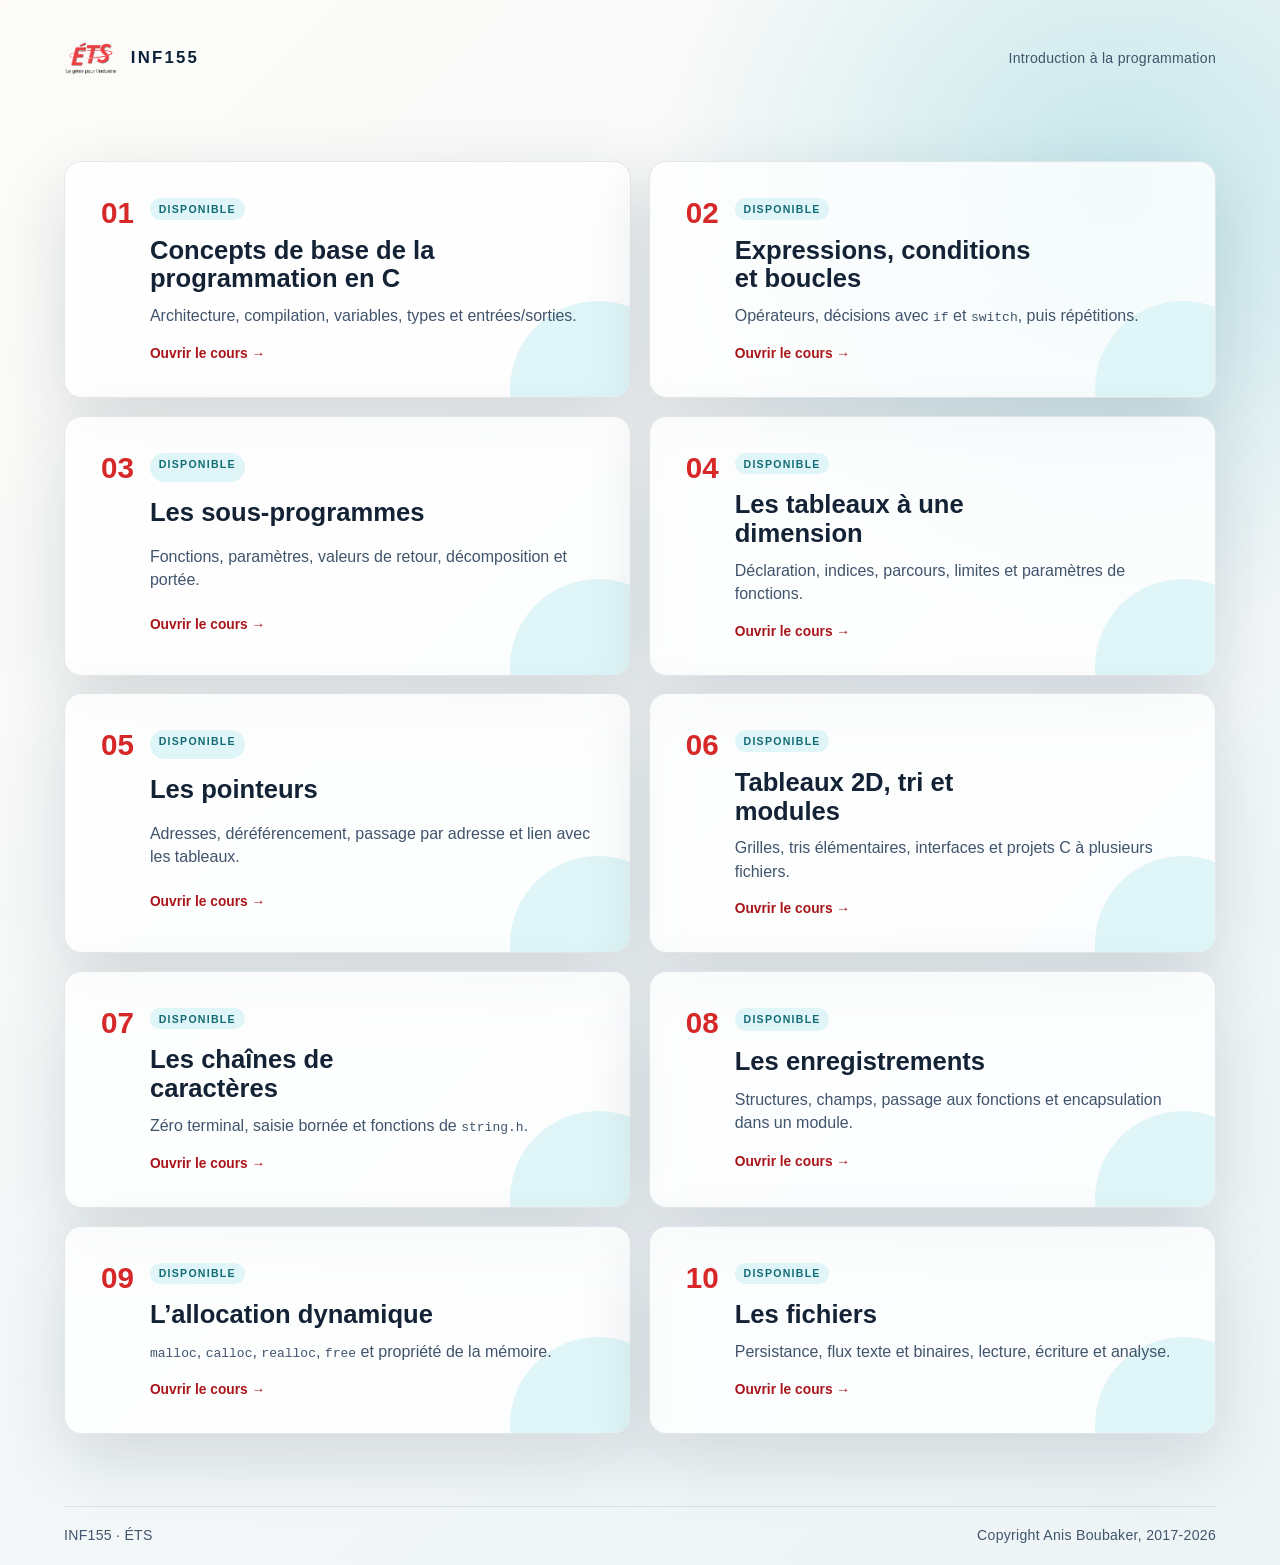
==== commit a07cc015: "Réodonné les cours sur pointeurs et tableaux" ====
--- a/index.html
+++ b/index.html
@@ -45,13 +45,13 @@
 
         <a class="course-card course-card--ready" href="diapos/cours04/">
           <span class="course-number">04</span><span class="course-state">Disponible</span>
-          <h2>Les pointeurs</h2><p>Adresses, déréférencement, passage par adresse et lien avec les tableaux.</p>
+          <h2>Les tableaux à une dimension</h2><p>Déclaration, indices, parcours, limites et paramètres de fonctions.</p>
           <span class="course-action">Ouvrir le cours <span aria-hidden="true">→</span></span>
         </a>
 
         <a class="course-card course-card--ready" href="diapos/cours05/">
           <span class="course-number">05</span><span class="course-state">Disponible</span>
-          <h2>Les tableaux à une dimension</h2><p>Déclaration, indices, parcours, limites et paramètres de fonctions.</p>
+          <h2>Les pointeurs</h2><p>Adresses, déréférencement, passage par adresse et lien avec les tableaux.</p>
           <span class="course-action">Ouvrir le cours <span aria-hidden="true">→</span></span>
         </a>
 
--- a/css/inf155.css
+++ b/css/inf155.css
@@ -460,12 +460,23 @@
 }
 
 .deck-home {
-  left: 24px;
-  padding: 8px 11px;
+  top: 8px;
+  left: 4px;
+  display: grid;
+  place-items: center;
+  width: 28px;
+  height: 28px;
+  padding: 0;
   border: 1px solid rgba(11, 32, 56, 0.13);
-  border-radius: 999px;
+  border-radius: 50%;
   background: rgba(251, 250, 247, 0.86);
+  font-size: 0;
   backdrop-filter: blur(10px);
+}
+
+.deck-home span {
+  font-size: 14px;
+  letter-spacing: 0;
 }
 
 .deck-home:hover,
@@ -476,7 +487,354 @@
 
 .deck-label {
   right: 24px;
+  max-width: calc(100vw - 160px);
   padding: 8px 0;
+  overflow: hidden;
+  text-align: right;
+  text-overflow: ellipsis;
+  white-space: nowrap;
+}
+
+.print-menu {
+  position: fixed;
+  top: 40px;
+  left: 4px;
+  z-index: 45;
+  color: var(--ink);
+  font-family: var(--font-sans);
+  font-size: 13px;
+}
+
+.print-menu summary,
+.deck-outline-toggle {
+  display: flex;
+  align-items: center;
+  justify-content: center;
+  width: 28px;
+  height: 28px;
+  padding: 0;
+  border: 1px solid rgba(11, 32, 56, 0.13);
+  border-radius: 50%;
+  background: rgba(251, 250, 247, 0.86);
+  color: var(--ink-soft);
+  font-weight: 760;
+  letter-spacing: 0.06em;
+  text-transform: uppercase;
+  backdrop-filter: blur(10px);
+  cursor: pointer;
+  list-style: none;
+}
+
+.deck-outline-toggle {
+  position: fixed;
+  top: 72px;
+  left: 4px;
+  z-index: 45;
+}
+
+.print-menu summary > span:last-child {
+  position: absolute;
+  width: 1px;
+  height: 1px;
+  padding: 0;
+  overflow: hidden;
+  clip: rect(0, 0, 0, 0);
+  white-space: nowrap;
+  border: 0;
+}
+
+.print-menu summary::-webkit-details-marker {
+  display: none;
+}
+
+.print-menu summary:hover,
+.print-menu summary:focus-visible,
+.print-menu[open] summary,
+.deck-outline-toggle:hover,
+.deck-outline-toggle:focus-visible,
+.deck-outline-toggle[aria-expanded="true"] {
+  border-color: var(--ets-red);
+  color: var(--ets-red-dark);
+}
+
+.deck-outline-icon {
+  display: grid;
+  width: 15px;
+  gap: 2px;
+}
+
+.deck-outline-icon i {
+  position: relative;
+  display: block;
+  height: 2px;
+  margin-left: 5px;
+  border-radius: 99px;
+  background: currentColor;
+}
+
+.deck-outline-icon i::before {
+  content: "";
+  position: absolute;
+  top: 0;
+  left: -5px;
+  width: 2px;
+  height: 2px;
+  border-radius: 50%;
+  background: currentColor;
+}
+
+.print-menu-icon {
+  position: relative;
+  width: 14px;
+  height: 10px;
+  border: 2px solid currentColor;
+  border-radius: 2px;
+}
+
+.print-menu-icon::before,
+.print-menu-icon::after {
+  content: "";
+  position: absolute;
+  left: 2px;
+  width: 6px;
+  border: 1.5px solid currentColor;
+  background: var(--paper);
+}
+
+.print-menu-icon::before {
+  top: -7px;
+  height: 5px;
+  border-bottom: 0;
+}
+
+.print-menu-icon::after {
+  bottom: -5px;
+  height: 5px;
+}
+
+.print-menu-options {
+  position: absolute;
+  top: -32px;
+  left: calc(100% + 0.6rem);
+  width: 312px;
+  padding: 0.8rem;
+  border: 1px solid rgba(11, 32, 56, 0.13);
+  border-radius: 0.85rem;
+  background: rgba(255, 255, 255, 0.97);
+  box-shadow: 0 18px 48px rgba(11, 32, 56, 0.18);
+}
+
+.print-menu-options > strong {
+  display: block;
+  padding: 0.25rem 0.35rem 0.55rem;
+  color: var(--ink-soft);
+  font-size: 0.75rem;
+  letter-spacing: 0.08em;
+  text-transform: uppercase;
+}
+
+.print-option {
+  display: block;
+  padding: 0.68rem 0.72rem;
+  border-radius: 0.6rem;
+  color: var(--ink);
+  text-decoration: none;
+}
+
+.print-option:hover,
+.print-option:focus-visible {
+  background: var(--cyan-pale);
+  color: var(--navy);
+}
+
+.print-option span,
+.print-option small {
+  display: block;
+}
+
+.print-option span {
+  font-weight: 760;
+}
+
+.print-option small {
+  margin-top: 0.18rem;
+  color: var(--ink-soft);
+  font-size: 0.77rem;
+  line-height: 1.35;
+}
+
+.deck-outline[hidden] {
+  display: none;
+}
+
+.deck-outline {
+  position: fixed;
+  top: 12px;
+  bottom: 12px;
+  left: 44px;
+  z-index: 60;
+  display: flex;
+  width: min(430px, calc(100vw - 60px));
+  overflow: hidden;
+  flex-direction: column;
+  border: 1px solid rgba(11, 32, 56, 0.14);
+  border-radius: 0.9rem;
+  background: rgba(255, 255, 255, 0.98);
+  box-shadow: 0 24px 70px rgba(11, 32, 56, 0.24);
+  color: var(--ink);
+  font-family: var(--font-sans);
+}
+
+.deck-outline-header {
+  display: flex;
+  align-items: center;
+  justify-content: space-between;
+  gap: 1rem;
+  padding: 0.9rem 1rem;
+  border-bottom: 1px solid var(--line);
+}
+
+.deck-outline-header strong,
+.deck-outline-header span {
+  display: block;
+}
+
+.deck-outline-header strong {
+  color: var(--navy);
+  font-size: 1.05rem;
+}
+
+.deck-outline-header span {
+  margin-top: 0.12rem;
+  color: var(--ink-soft);
+  font-size: 0.74rem;
+}
+
+.deck-outline-close {
+  display: grid;
+  width: 32px;
+  height: 32px;
+  padding: 0;
+  flex: 0 0 auto;
+  place-items: center;
+  border: 0;
+  border-radius: 50%;
+  background: transparent;
+  color: var(--ink-soft);
+  font: 400 1.5rem/1 var(--font-sans);
+  cursor: pointer;
+}
+
+.deck-outline-close:hover,
+.deck-outline-close:focus-visible {
+  background: var(--paper-deep);
+  color: var(--ets-red-dark);
+}
+
+.deck-outline-nav {
+  min-height: 0;
+  padding: 0.75rem;
+  overflow-y: auto;
+  overscroll-behavior: contain;
+  scrollbar-gutter: stable;
+}
+
+.deck-outline-section + .deck-outline-section {
+  margin-top: 0.9rem;
+}
+
+.deck-outline-section h2 {
+  position: sticky;
+  top: -0.75rem;
+  z-index: 2;
+  margin: 0 0 0.3rem;
+  padding: 0.65rem 0.65rem 0.55rem;
+  border-top: 3px solid var(--line);
+  background: rgba(255, 255, 255, 0.98);
+  color: var(--ink-soft);
+  font-size: 0.76rem;
+  font-weight: 850;
+  letter-spacing: 0.07em;
+  line-height: 1.25;
+  text-transform: uppercase;
+}
+
+.deck-outline-section.is-current h2 {
+  border-top-color: var(--ets-red);
+  color: var(--ets-red-dark);
+}
+
+.deck-outline-section ol {
+  margin: 0;
+  padding: 0;
+  list-style: none;
+}
+
+.deck-outline-section li + li {
+  margin-top: 0.18rem;
+}
+
+.deck-outline-section li > button {
+  display: grid;
+  width: 100%;
+  grid-template-columns: 2.2rem minmax(0, 1fr) auto;
+  gap: 0.55rem;
+  align-items: center;
+  padding: 0.58rem 0.65rem;
+  border: 0;
+  border-radius: 0.55rem;
+  background: transparent;
+  color: var(--ink);
+  font: 600 0.88rem/1.28 var(--font-sans);
+  text-align: left;
+  cursor: pointer;
+}
+
+.deck-outline-section li > button:hover,
+.deck-outline-section li > button:focus-visible {
+  background: var(--cyan-pale);
+  color: var(--navy);
+}
+
+.deck-outline-section li > button.is-section-start {
+  box-shadow: inset 3px 0 var(--ets-red);
+}
+
+.deck-outline-section li > button.is-current {
+  background: var(--navy);
+  box-shadow: none;
+  color: white;
+}
+
+.deck-outline-number {
+  color: var(--ets-red-dark);
+  font-family: var(--font-mono);
+  font-size: 0.72rem;
+  font-weight: 800;
+}
+
+.deck-outline-section li > button.is-current .deck-outline-number {
+  color: #8fdae3;
+}
+
+.deck-outline-title {
+  min-width: 0;
+}
+
+.deck-outline-start {
+  padding: 0.16rem 0.34rem;
+  border-radius: 999px;
+  background: #fff1ee;
+  color: var(--ets-red-dark);
+  font-size: 0.61rem;
+  font-weight: 850;
+  letter-spacing: 0.04em;
+  text-transform: uppercase;
+}
+
+.deck-outline-section li > button.is-current .deck-outline-start {
+  background: rgba(255, 255, 255, 0.14);
+  color: white;
 }
 
 .reveal .controls {
@@ -497,6 +855,19 @@
   color: white;
   font-family: var(--font-mono);
   font-size: 12px;
+}
+
+.deck-copyright {
+  position: fixed;
+  bottom: 9px;
+  left: 50%;
+  z-index: 35;
+  color: rgba(64, 84, 108, 0.78);
+  font: 650 10px/1.2 var(--font-sans);
+  letter-spacing: 0.025em;
+  white-space: nowrap;
+  pointer-events: none;
+  transform: translateX(-50%);
 }
 
 .reveal .title-slide,
@@ -590,6 +961,13 @@
   grid-template-columns: repeat(2, minmax(0, 1fr));
   gap: 1.1em;
   align-items: center;
+}
+
+.reveal .three-col {
+  display: grid;
+  grid-template-columns: repeat(3, minmax(0, 1fr));
+  gap: 0.65em;
+  align-items: stretch;
 }
 
 .reveal .two-col--wide-right {
@@ -1449,6 +1827,52 @@
   font: 600 0.9rem/1.4 var(--font-sans);
 }
 
+.print-toolbar {
+  position: fixed;
+  top: 16px;
+  right: 16px;
+  z-index: 10000;
+  display: flex;
+  align-items: center;
+  gap: 0.7rem;
+  padding: 0.55rem;
+  border: 1px solid rgba(11, 32, 56, 0.15);
+  border-radius: 0.8rem;
+  background: rgba(255, 255, 255, 0.96);
+  box-shadow: 0 14px 42px rgba(11, 32, 56, 0.2);
+  color: var(--ink-soft);
+  font: 650 0.84rem/1.2 var(--font-sans);
+}
+
+.print-toolbar a,
+.print-toolbar button {
+  padding: 0.58rem 0.72rem;
+  border-radius: 0.5rem;
+  font: inherit;
+}
+
+.print-toolbar a {
+  color: var(--ink-soft);
+  text-decoration: none;
+}
+
+.print-toolbar a:hover,
+.print-toolbar a:focus-visible {
+  color: var(--ets-red-dark);
+}
+
+.print-toolbar button {
+  border: 0;
+  background: var(--ets-red);
+  color: white;
+  cursor: pointer;
+}
+
+.print-toolbar button:hover,
+.print-toolbar button:focus-visible {
+  background: var(--ets-red-dark);
+}
+
 /* Reveal mesure les diapositives avant que Chrome passe en média print. */
 html.print-pdf,
 html.print-pdf body,
@@ -1468,6 +1892,172 @@
   page-break-after: auto !important;
 }
 
+html.print-pdf .deck-copyright {
+  display: none !important;
+}
+
+.print-copyright {
+  position: absolute;
+  bottom: 9px;
+  left: 18px;
+  z-index: 30;
+  color: rgba(64, 84, 108, 0.82);
+  font: 650 9px/1.2 var(--font-sans);
+  letter-spacing: 0.02em;
+  white-space: nowrap;
+}
+
+/* Deux diapositives sur chaque feuille Lettre portrait. */
+html.print-pdf.print-slides,
+html.print-pdf.print-slides body,
+html.print-pdf.print-slides .reveal-viewport,
+html.print-pdf.print-slides .reveal {
+  width: 816px !important;
+  max-width: 816px !important;
+  height: auto !important;
+  overflow: visible !important;
+}
+
+html.print-pdf.print-slides .reveal .slides {
+  width: 816px !important;
+}
+
+html.print-pdf.print-slides .reveal .slides .pdf-page {
+  width: 816px !important;
+  height: 528px !important;
+  min-height: 528px !important;
+  margin: 0 !important;
+  overflow: hidden !important;
+  break-after: auto !important;
+  page-break-after: auto !important;
+  background:
+    linear-gradient(90deg, rgba(11, 32, 56, 0.025) 1px, transparent 1px),
+    linear-gradient(rgba(11, 32, 56, 0.025) 1px, transparent 1px),
+    var(--paper) !important;
+  background-size: 34px 34px !important;
+}
+
+html.print-pdf.print-slides .reveal .slides .pdf-page:nth-of-type(2n) {
+  break-after: page !important;
+  page-break-after: always !important;
+}
+
+html.print-pdf.print-slides .reveal .slides .pdf-page:last-of-type {
+  break-after: auto !important;
+  page-break-after: auto !important;
+}
+
+html.print-pdf.print-slides .reveal .slides .pdf-page > section {
+  top: 59px !important;
+  left: 43px !important;
+  width: 1280px !important;
+  height: 720px !important;
+  min-height: 720px !important;
+  transform: scale(0.57) !important;
+  transform-origin: top left !important;
+}
+
+html.print-pdf.print-slides .print-copyright {
+  bottom: 8px;
+  left: 14px;
+  font-size: 8px;
+}
+
+/* Cahier de notes : diapositive à gauche, espace ligné à droite. */
+html.print-pdf.print-handout,
+html.print-pdf.print-handout body,
+html.print-pdf.print-handout .reveal-viewport,
+html.print-pdf.print-handout .reveal {
+  width: 1056px !important;
+  max-width: 1056px !important;
+  height: auto !important;
+  overflow: visible !important;
+  background: white !important;
+  color-scheme: only light;
+}
+
+html.print-pdf.print-handout .reveal .slides {
+  width: 1056px !important;
+}
+
+html.print-pdf.print-handout .reveal .slides .pdf-page {
+  width: 1056px !important;
+  height: 816px !important;
+  min-height: 816px !important;
+  margin: 0 !important;
+  overflow: hidden !important;
+  background: white !important;
+}
+
+html.print-pdf.print-handout .reveal .slides .pdf-page > section {
+  top: 246px !important;
+  left: 36px !important;
+  width: 1280px !important;
+  height: 720px !important;
+  min-height: 720px !important;
+  transform: scale(0.45) !important;
+  transform-origin: top left !important;
+  box-shadow: 0 0 0 2px rgba(11, 32, 56, 0.16);
+}
+
+html.print-pdf.print-handout .print-copyright {
+  bottom: 16px;
+  left: 36px;
+  font-size: 9px;
+}
+
+.handout-notes {
+  position: absolute;
+  top: 42px;
+  right: 36px;
+  bottom: 42px;
+  left: 648px;
+  z-index: 20;
+  display: flex;
+  flex-direction: column;
+  border-left: 2px solid rgba(11, 32, 56, 0.18);
+  padding-left: 28px;
+  background: white;
+  color: var(--ink);
+  font-family: var(--font-sans);
+}
+
+.handout-notes header {
+  display: flex;
+  align-items: baseline;
+  justify-content: space-between;
+  gap: 1rem;
+  height: 42px;
+  border-bottom: 2px solid var(--navy);
+}
+
+.handout-notes strong {
+  color: var(--navy);
+  font-size: 22px;
+  letter-spacing: 0.02em;
+}
+
+.handout-notes header span {
+  color: var(--ink-soft);
+  font-size: 12px;
+  font-weight: 650;
+}
+
+.handout-note-lines {
+  flex: 1;
+  background: repeating-linear-gradient(
+    to bottom,
+    #fff 0,
+    #fff 31px,
+    #cbd3dc 31px,
+    #cbd3dc 32px
+  );
+  color-scheme: only light;
+  -webkit-print-color-adjust: exact;
+  print-color-adjust: exact;
+  forced-color-adjust: none;
+}
+
 @media (max-width: 820px) {
   .course-list {
     grid-template-columns: 1fr;
@@ -1476,6 +2066,19 @@
   .site-header p,
   .deck-label {
     display: none;
+  }
+
+  .print-menu {
+    left: 4px;
+  }
+
+  .print-menu-options {
+    width: min(312px, calc(100vw - 62px));
+  }
+
+  .deck-outline {
+    left: 40px;
+    width: calc(100vw - 48px);
   }
 }
 
@@ -1487,7 +2090,12 @@
   }
 
   .deck-home,
-  .deck-label {
+  .deck-label,
+  .deck-copyright,
+  .print-menu,
+  .deck-outline-toggle,
+  .deck-outline,
+  .print-toolbar {
     display: none !important;
   }
 
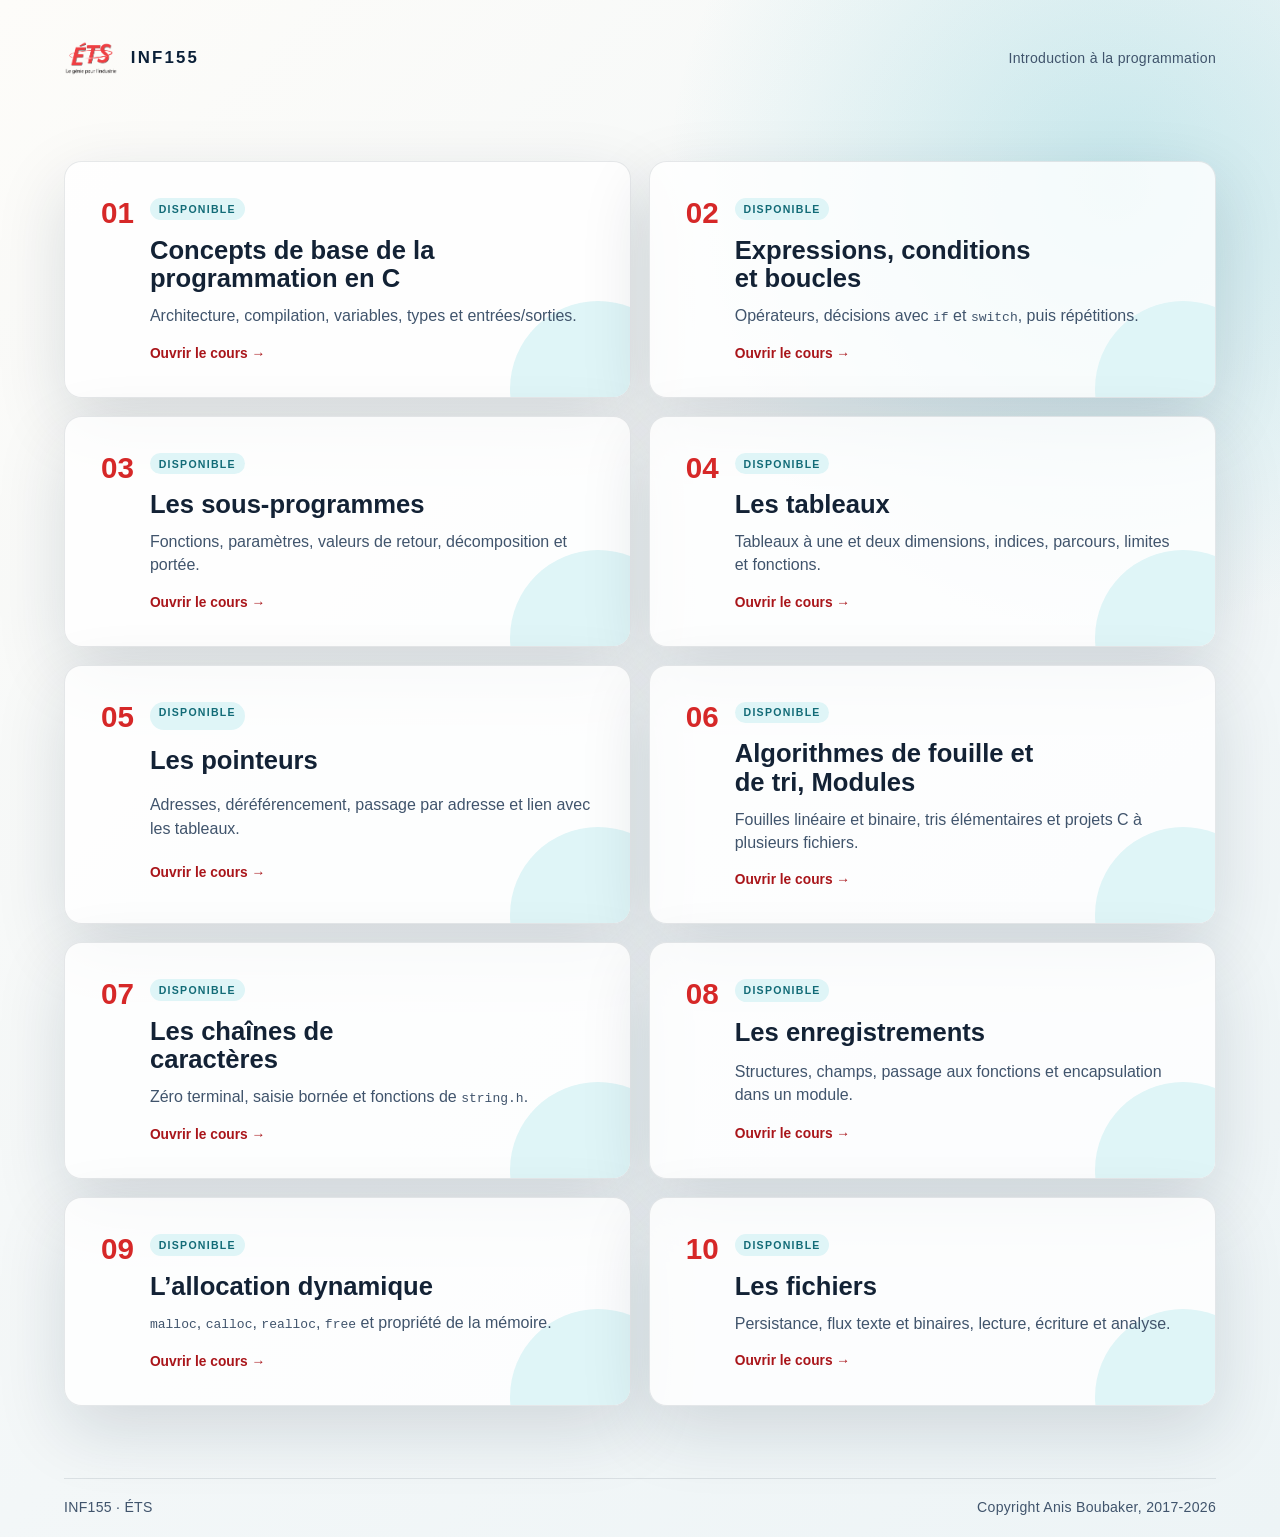
==== commit 5b70098b: "Déplacement des tab 2D et fouille." ====
--- a/index.html
+++ b/index.html
@@ -45,7 +45,7 @@
 
         <a class="course-card course-card--ready" href="diapos/cours04/">
           <span class="course-number">04</span><span class="course-state">Disponible</span>
-          <h2>Les tableaux à une dimension</h2><p>Déclaration, indices, parcours, limites et paramètres de fonctions.</p>
+          <h2>Les tableaux</h2><p>Tableaux à une et deux dimensions, indices, parcours, limites et fonctions.</p>
           <span class="course-action">Ouvrir le cours <span aria-hidden="true">→</span></span>
         </a>
 
@@ -57,7 +57,7 @@
 
         <a class="course-card course-card--ready" href="diapos/cours06/">
           <span class="course-number">06</span><span class="course-state">Disponible</span>
-          <h2>Tableaux 2D, tri et modules</h2><p>Grilles, tris élémentaires, interfaces et projets C à plusieurs fichiers.</p>
+          <h2>Algorithmes de fouille et de tri, Modules</h2><p>Fouilles linéaire et binaire, tris élémentaires et projets C à plusieurs fichiers.</p>
           <span class="course-action">Ouvrir le cours <span aria-hidden="true">→</span></span>
         </a>
 
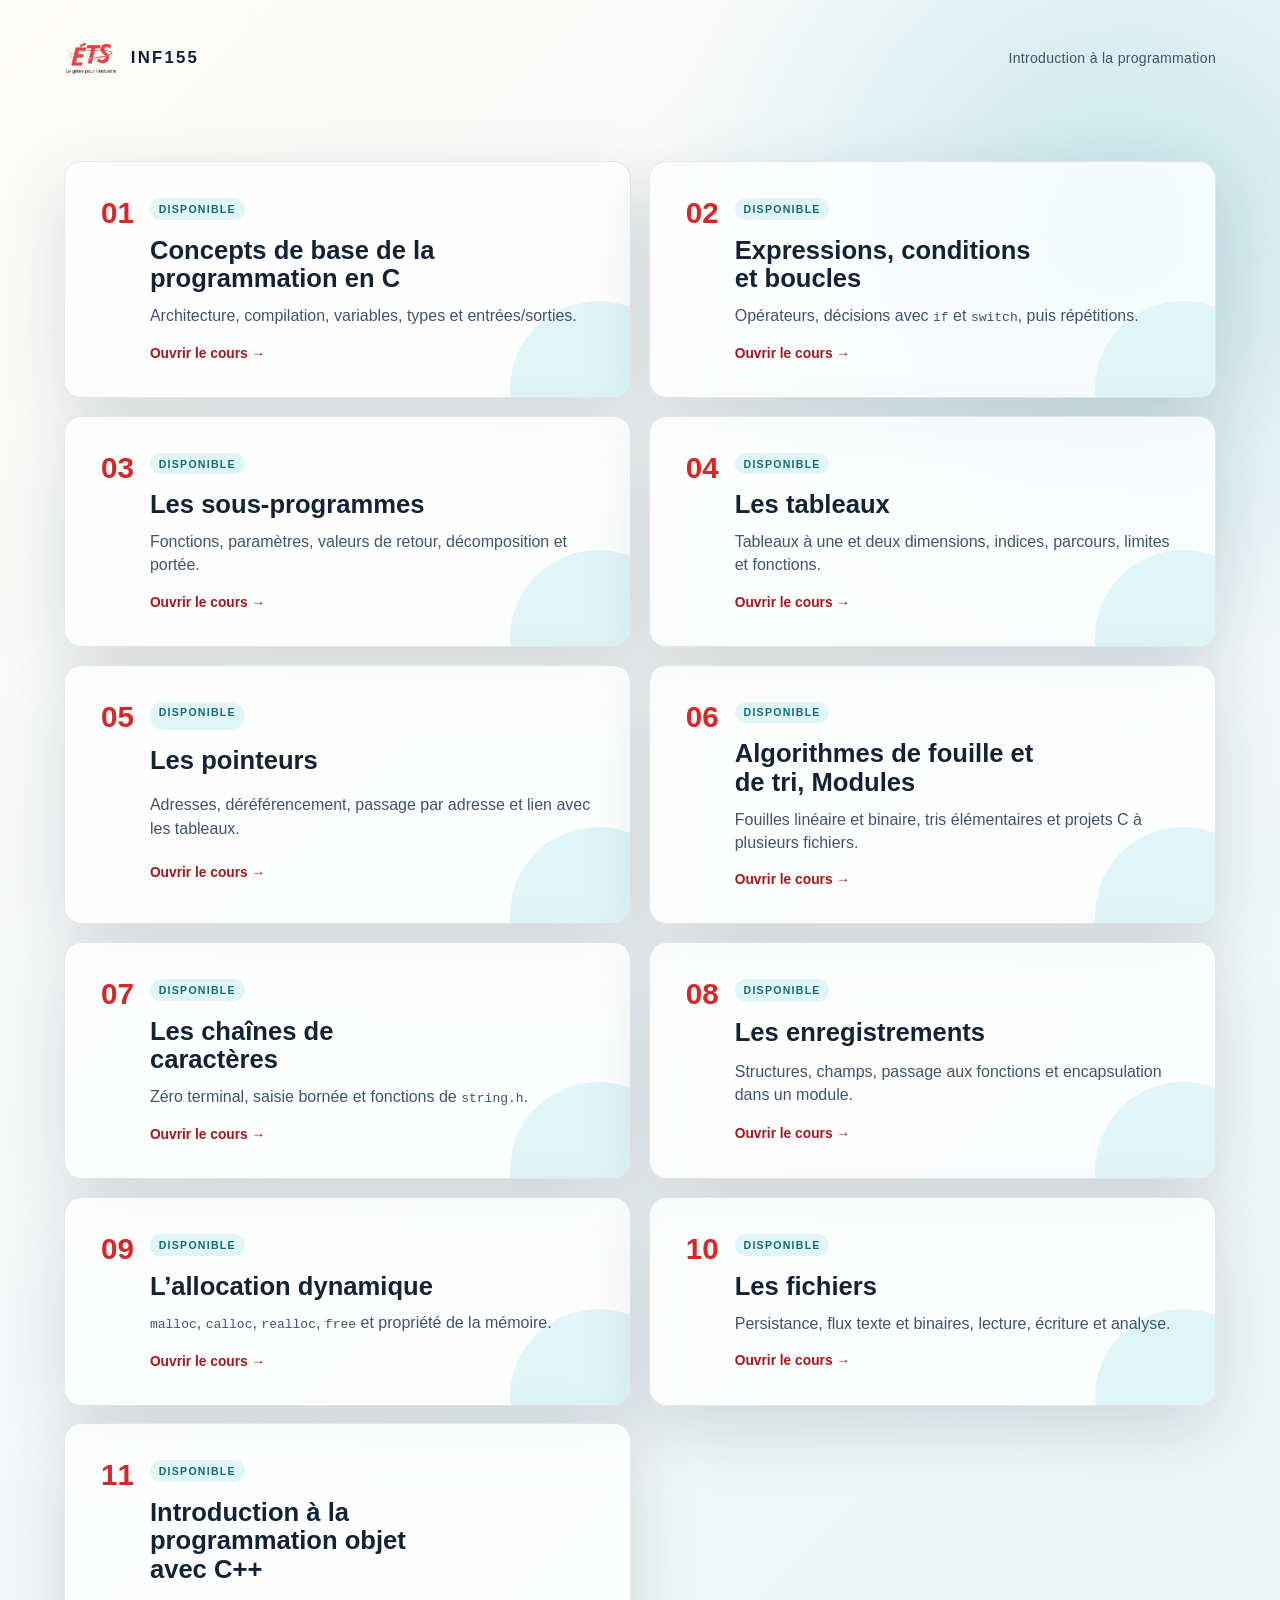
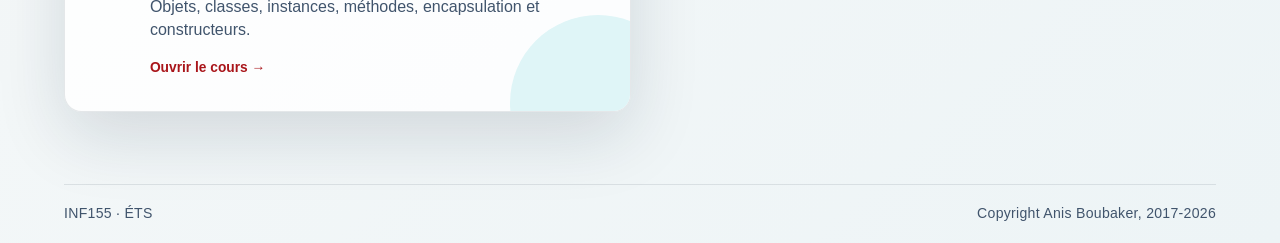
==== commit 178a0259: "Ajout du cours 11 sur C++" ====
--- a/index.html
+++ b/index.html
@@ -3,7 +3,7 @@
   <head>
     <meta charset="utf-8">
     <meta name="viewport" content="width=device-width, initial-scale=1">
-    <meta name="description" content="Diapositives du cours INF155 — Introduction à la programmation en C.">
+    <meta name="description" content="Diapositives du cours INF155 — Introduction à la programmation en C et à la programmation objet en C++.">
     <title>INF155 · Notes de cours</title>
     <link rel="stylesheet" href="css/inf155.css">
     <script src="js/site.js" defer></script>
@@ -84,6 +84,12 @@
           <h2>Les fichiers</h2><p>Persistance, flux texte et binaires, lecture, écriture et analyse.</p>
           <span class="course-action">Ouvrir le cours <span aria-hidden="true">→</span></span>
         </a>
+
+        <a class="course-card course-card--ready" href="diapos/cours11/">
+          <span class="course-number">11</span><span class="course-state">Disponible</span>
+          <h2>Introduction à la programmation objet avec C++</h2><p>Objets, classes, instances, méthodes, encapsulation et constructeurs.</p>
+          <span class="course-action">Ouvrir le cours <span aria-hidden="true">→</span></span>
+        </a>
       </section>
     </main>
 
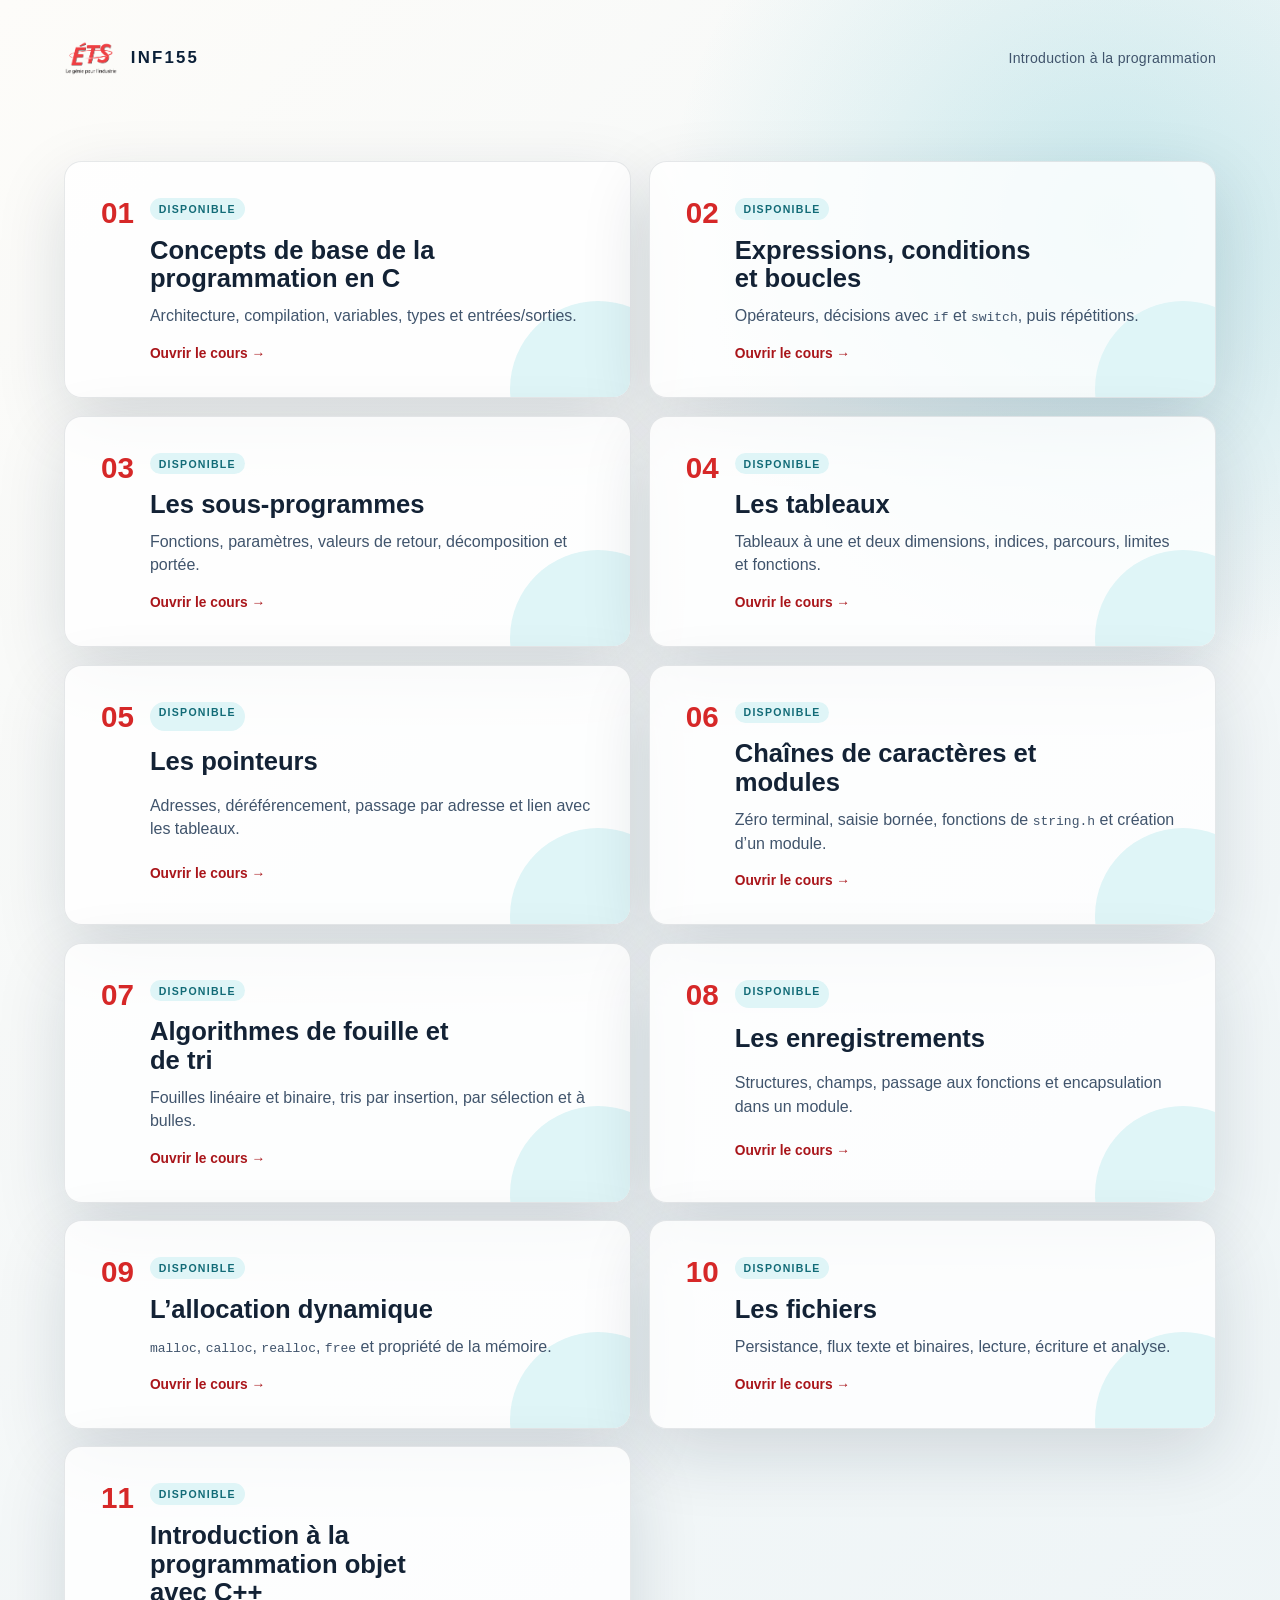
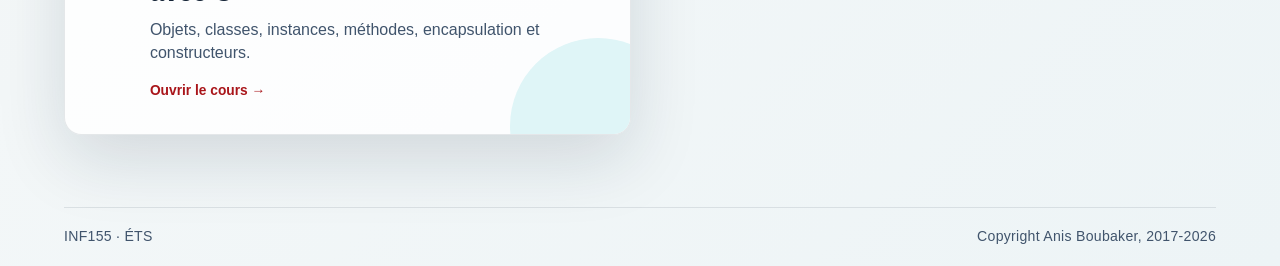
==== commit f3f057f9: "MAJ slides chaines de caractères." ====
--- a/index.html
+++ b/index.html
@@ -57,13 +57,13 @@
 
         <a class="course-card course-card--ready" href="diapos/cours06/">
           <span class="course-number">06</span><span class="course-state">Disponible</span>
-          <h2>Algorithmes de fouille et de tri, Modules</h2><p>Fouilles linéaire et binaire, tris élémentaires et projets C à plusieurs fichiers.</p>
+          <h2>Chaînes de caractères et modules</h2><p>Zéro terminal, saisie bornée, fonctions de <code>string.h</code> et création d’un module.</p>
           <span class="course-action">Ouvrir le cours <span aria-hidden="true">→</span></span>
         </a>
 
         <a class="course-card course-card--ready" href="diapos/cours07/">
           <span class="course-number">07</span><span class="course-state">Disponible</span>
-          <h2>Les chaînes de caractères</h2><p>Zéro terminal, saisie bornée et fonctions de <code>string.h</code>.</p>
+          <h2>Algorithmes de fouille et de tri</h2><p>Fouilles linéaire et binaire, tris par insertion, par sélection et à bulles.</p>
           <span class="course-action">Ouvrir le cours <span aria-hidden="true">→</span></span>
         </a>
 
--- a/css/inf155.css
+++ b/css/inf155.css
@@ -1628,6 +1628,42 @@
   max-height: 245px;
 }
 
+.reveal .ide-walkthrough {
+  display: grid;
+  grid-template-columns: 0.85fr 1.15fr;
+  align-items: center;
+  gap: 1em;
+}
+
+.reveal .ide-instructions {
+  font-size: 0.85em;
+}
+
+.reveal .ide-instructions li {
+  margin: 0.8em 0;
+}
+
+.reveal .ide-demo img {
+  display: block;
+  width: auto;
+  max-width: 100%;
+  height: 520px;
+  max-height: 520px;
+  margin: 0 auto;
+  border: 1px solid var(--line);
+  border-radius: 0.3em;
+}
+
+.reveal .ide-result > img {
+  height: 410px;
+  max-height: 410px;
+  margin: 0.6em auto;
+}
+
+.reveal .ide-result > p:not(.callout) {
+  font-size: 0.82em;
+}
+
 /* Diagrammes réutilisables pour les cours 4 à 10 */
 
 .reveal .memory-cell {
@@ -1800,6 +1836,59 @@
   font-size: 1.3em;
 }
 
+.reveal .sort-walkthrough {
+  font-size: 0.88em;
+}
+
+.reveal .sort-context {
+  font-size: 0.83em;
+}
+
+.reveal .sort-steps {
+  table-layout: fixed;
+  font-size: 0.76em;
+}
+
+.reveal .sort-steps th:first-child {
+  width: 6%;
+}
+
+.reveal .sort-steps th:last-child {
+  width: 33%;
+}
+
+.reveal .sort-steps td {
+  padding: 0.4em 0.55em;
+  vertical-align: middle;
+}
+
+.reveal .sort-steps td:first-child {
+  color: var(--ink-soft);
+  text-align: center;
+  font-size: 0.8em;
+}
+
+.reveal .sort-steps .array-strip {
+  justify-content: flex-start;
+  margin: 0;
+  gap: 0.16em;
+}
+
+.reveal .sort-steps .array-strip > span {
+  flex: 1 1 0;
+  min-height: 1.8em;
+  font-size: 1em;
+}
+
+.reveal .sort-steps tr.current-fragment td {
+  background: var(--cyan-pale);
+}
+
+.reveal .sort-legend {
+  color: var(--ink-soft);
+  font-size: 0.7em;
+}
+
 .reveal .formula > * {
   min-width: 0;
 }
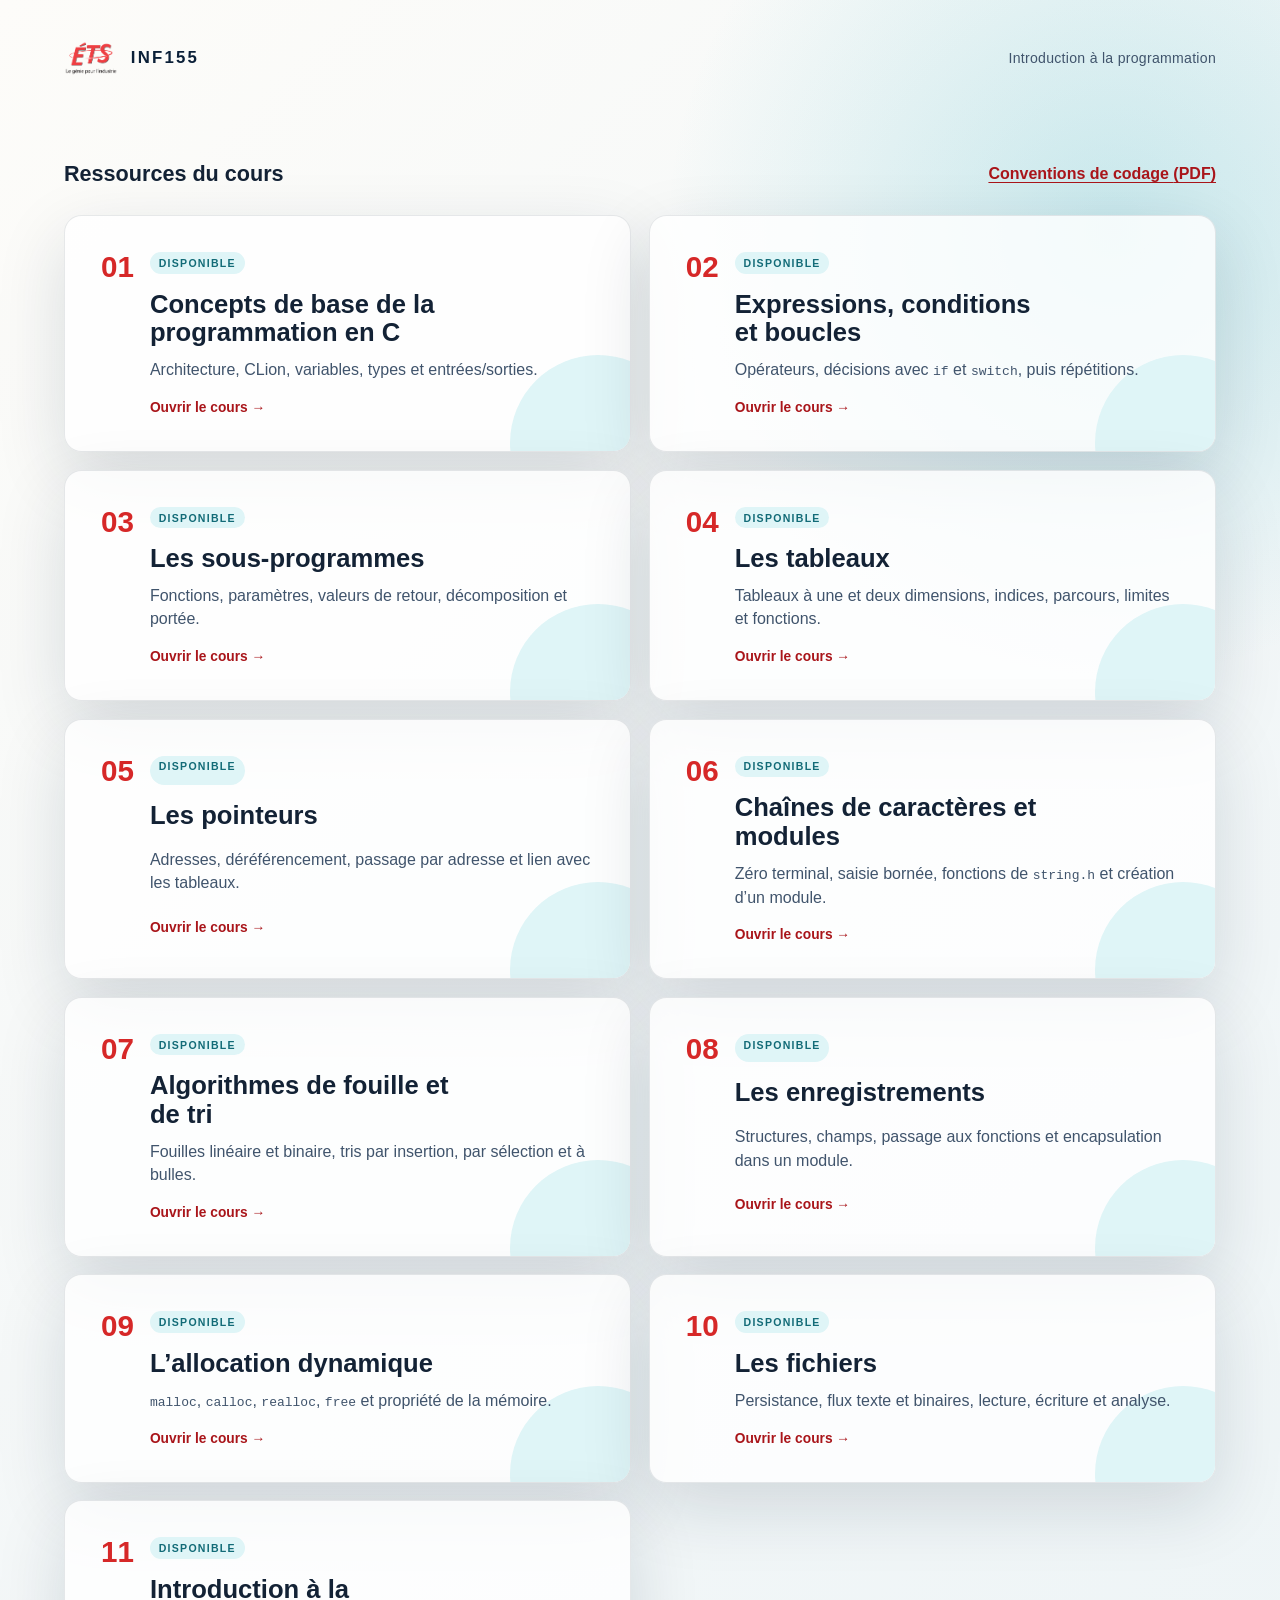
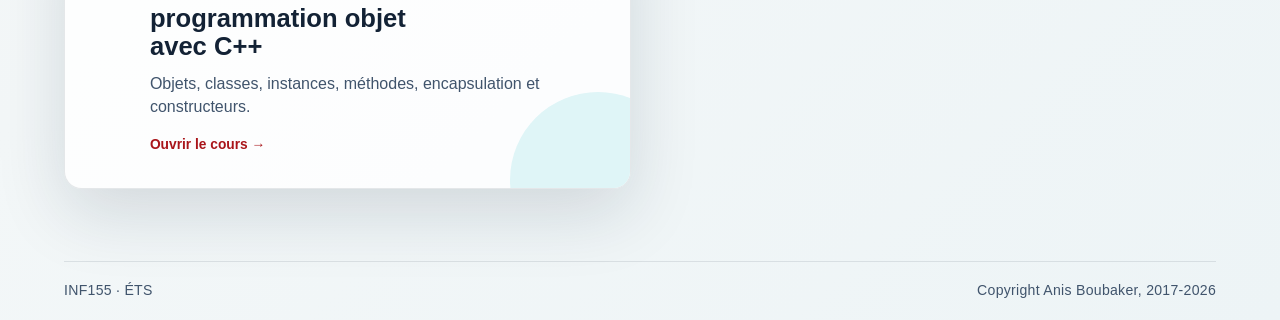
==== commit 964a267b: "Harmoniser le cours et publier les conventions de codage Appliquer les normes de nommage, les tabula" ====
--- a/index.html
+++ b/index.html
@@ -18,12 +18,16 @@
     </header>
 
     <main class="course-catalog">
+      <section class="course-resources" aria-labelledby="resources-title">
+        <h1 id="resources-title">Ressources du cours</h1>
+        <a href="documents/conventions_codage_inf155.pdf" type="application/pdf">Conventions de codage <span>(PDF)</span></a>
+      </section>
       <section class="course-list" aria-label="Liste des cours">
         <a class="course-card course-card--ready" href="diapos/cours01/">
           <span class="course-number">01</span>
           <span class="course-state">Disponible</span>
           <h2>Concepts de base de la programmation en C</h2>
-          <p>Architecture, compilation, variables, types et entrées/sorties.</p>
+          <p>Architecture, CLion, variables, types et entrées/sorties.</p>
           <span class="course-action">Ouvrir le cours <span aria-hidden="true">→</span></span>
         </a>
 
--- a/css/inf155.css
+++ b/css/inf155.css
@@ -89,6 +89,31 @@
   gap: 1.1rem;
 }
 
+.course-resources {
+  display: flex;
+  align-items: center;
+  justify-content: space-between;
+  flex-wrap: wrap;
+  gap: 0.75rem 1.5rem;
+  margin-bottom: 1.75rem;
+}
+
+.course-resources h1 {
+  margin: 0;
+  font-size: 1.35rem;
+}
+
+.course-resources a {
+  color: var(--ets-red-dark);
+  font-weight: 700;
+  text-underline-offset: 0.2em;
+}
+
+.course-resources a:hover,
+.course-resources a:focus-visible {
+  color: var(--ink);
+}
+
 .course-card {
   position: relative;
   display: grid;
@@ -335,6 +360,7 @@
 }
 
 .reveal pre code {
+  tab-size: 4;
   max-height: 455px;
   padding: 1.05em 1.2em;
   background: var(--code);
@@ -1606,12 +1632,351 @@
   text-decoration: line-through;
 }
 
+/* Cours 09 : même espace mémoire, états successifs animés par Reveal. */
+.reveal .memory-scene {
+  font-size: 26.5px;
+}
+
+.reveal .memory-scene-layout {
+  display: grid;
+  grid-template-columns: minmax(0, 1fr) minmax(0, 1.05fr);
+  align-items: start;
+  gap: 36px;
+}
+
+.reveal .memory-explanation > p:first-child {
+  margin-top: 0;
+}
+
+.reveal .memory-explanation pre {
+  font-size: 18px;
+  box-shadow: none;
+}
+
+.reveal .memory-explanation pre code {
+  padding: 16px;
+  line-height: 1.35;
+}
+
+.reveal .memory-takeaway {
+  margin-top: 20px;
+  padding-top: 14px;
+  border-top: 3px solid var(--cyan);
+  font-size: 0.88em;
+}
+
+.reveal .memory-takeaway--warning {
+  border-color: var(--ets-red);
+}
+
+.reveal .memory-detail {
+  color: var(--ink-soft);
+  font-size: 0.73em;
+}
+
+.reveal .memory-growth-line {
+  margin: 1em 0;
+  font-size: 0.9em;
+}
+
+.reveal .memory-exhausted,
+.reveal .memory-exhausted strong {
+  color: var(--ets-red);
+  font-size: 1.35em;
+  font-weight: 850;
+}
+
+.reveal .memory-figure {
+  position: relative;
+  height: 490px;
+  margin: 0;
+}
+
+.reveal .memory-figure .memory-address {
+  position: absolute;
+  left: 84px;
+  color: var(--ink-soft);
+  font-size: 16px;
+  line-height: 20px;
+}
+
+.reveal .memory-figure .memory-address--high {
+  top: 0;
+}
+
+.reveal .memory-figure .memory-address--low {
+  bottom: 0;
+}
+
+.reveal .memory-map {
+  position: absolute;
+  top: 24px;
+  right: 64px;
+  left: 84px;
+  height: 442px;
+  outline: 1px solid #a9b3bd;
+  background: white;
+}
+
+.reveal .memory-stack-region,
+.reveal .memory-heap-region {
+  position: absolute;
+  right: 0;
+  left: 0;
+}
+
+.reveal .memory-stack-region {
+  top: 0;
+  background: #eee5d6;
+  color: #6c5a3d;
+}
+
+.reveal .memory-region-label {
+  position: absolute;
+  top: 5px;
+  right: calc(100% + 14px);
+  width: 70px;
+  color: inherit;
+  font-size: 20px;
+  font-weight: 800;
+  line-height: 1.15;
+  text-align: right;
+}
+
+.reveal .memory-region-label b {
+  display: block;
+  margin-top: 3px;
+  font-size: 30px;
+}
+
+.reveal .memory-call-frame {
+  position: absolute;
+  right: 0;
+  left: 0;
+  display: flex;
+  flex-direction: column;
+  justify-content: center;
+  gap: 2px;
+  padding: 4px 12px;
+  border-bottom: 2px solid var(--paper);
+  background: #eee5d6;
+  color: #574832;
+  font-family: var(--font-mono);
+}
+
+.reveal .memory-call-frame strong {
+  color: inherit;
+  font-size: 18px;
+  line-height: 1.15;
+}
+
+.reveal .memory-call-frame > span {
+  font-size: 16px;
+  line-height: 1.18;
+}
+
+.reveal .memory-call-frame--active {
+  background: #8a7655;
+  color: white;
+}
+
+.reveal .memory-free {
+  position: absolute;
+  right: 0;
+  left: 0;
+  display: grid;
+  place-items: center;
+  background: repeating-linear-gradient(135deg, #fff 0 9px, #f0f3f5 9px 10px);
+  color: var(--ink-soft);
+  font-size: 18px;
+  text-align: center;
+}
+
+.reveal .memory-free > span {
+  max-width: 23ch;
+}
+
+.reveal .memory-free--unknown {
+  background: #f1f3f5;
+  font-size: 21px;
+}
+
+.reveal .memory-heap-region {
+  bottom: 74px;
+  color: #7c5261;
+}
+
+.reveal .memory-heap-region > .memory-region-label {
+  top: auto;
+  bottom: 0;
+}
+
+.reveal .memory-raw-block {
+  position: absolute;
+  right: 0;
+  left: 0;
+  display: flex;
+  flex-direction: column;
+  justify-content: center;
+  gap: 2px;
+  padding: 4px 10px;
+  border: 1px solid #8a6c75;
+  background: #f2e4e9;
+  text-align: center;
+}
+
+.reveal .memory-raw-block strong {
+  color: #68424e;
+  font-size: 18px;
+  line-height: 1.15;
+}
+
+.reveal .memory-raw-bytes {
+  background: repeating-linear-gradient(90deg, transparent 0 31px, #d9bdc7 31px 32px);
+  color: #68424e;
+  font: 600 15px/1.15 var(--font-mono);
+}
+
+.reveal .memory-code-region {
+  position: absolute;
+  right: 0;
+  bottom: 0;
+  left: 0;
+  display: flex;
+  height: 74px;
+  flex-direction: column;
+  justify-content: center;
+  gap: 6px;
+  padding: 10px;
+  background: var(--navy);
+  color: white;
+  text-align: center;
+}
+
+.reveal .memory-code-region > strong {
+  color: inherit;
+  font-size: 18px;
+}
+
+.reveal .memory-code-region > span:not(.memory-region-label) {
+  font: 500 16px/1.2 var(--font-mono);
+}
+
+.reveal .memory-code-region > .memory-region-label {
+  top: 16px;
+  color: var(--navy);
+  font-size: 18px;
+}
+
+.reveal .memory-pointer-link {
+  position: absolute;
+  z-index: 2;
+  border: 2px solid var(--ets-red);
+  border-left: 0;
+  color: var(--ets-red);
+}
+
+.reveal .memory-pointer-link::after {
+  content: "";
+  position: absolute;
+  bottom: -7px;
+  left: -5px;
+  border-top: 6px solid transparent;
+  border-right: 8px solid currentColor;
+  border-bottom: 6px solid transparent;
+}
+
+.reveal .memory-pointer-link--a {
+  top: 170px;
+  right: -26px;
+  bottom: 100px;
+  width: 26px;
+}
+
+.reveal .memory-pointer-link--b {
+  top: 186px;
+  right: -48px;
+  bottom: 160px;
+  width: 48px;
+  border-color: #8a6c75;
+  color: #8a6c75;
+}
+
+.reveal .memory-figure--leak .memory-raw-block {
+  border: 2px dashed var(--ets-red);
+  background: #fff0f0;
+}
+
+.reveal .memory-figure--leak .memory-raw-bytes {
+  background: transparent;
+  color: var(--ets-red-dark);
+}
+
+.reveal .memory-figure--dense .memory-call-frame {
+  flex-direction: row;
+  justify-content: flex-start;
+  align-items: center;
+}
+
+.reveal .memory-figure--dense .memory-raw-block {
+  padding: 1px 10px;
+}
+
+.reveal .memory-figure--dense .memory-raw-block strong {
+  font-size: 17px;
+}
+
+.reveal .memory-contact {
+  position: absolute;
+  z-index: 3;
+  right: 0;
+  left: 0;
+  height: 5px;
+  transform: translateY(-2.5px);
+  background: var(--ets-red);
+}
+
+.reveal .memory-contact > span {
+  position: absolute;
+  top: -10px;
+  left: calc(100% + 6px);
+  width: 58px;
+  padding: 3px 0;
+  background: var(--ets-red);
+  color: white;
+  font-size: 15px;
+  font-weight: 800;
+  line-height: 1.2;
+  text-align: center;
+}
+
+.reveal .memory-figure figcaption {
+  position: absolute;
+  right: 0;
+  bottom: -25px;
+  left: 0;
+  color: var(--ink-soft);
+  font-size: 15px;
+  line-height: 1.25;
+  text-align: center;
+}
+
+@media (prefers-reduced-motion: reduce) {
+  .reveal .memory-scene [data-auto-animate-target] {
+    transition-duration: 0s !important;
+  }
+}
+
 .reveal .compact {
   font-size: 0.78em;
 }
 
 .reveal .compact pre {
   font-size: 0.72em;
+}
+
+.reveal .compact pre code {
+  max-height: none;
 }
 
 .reveal .full-image img {
@@ -1825,15 +2190,30 @@
 
 .reveal .sort-transform {
   display: grid;
-  grid-template-columns: 1fr auto 1fr;
+  grid-template-columns: minmax(0, 1fr) auto minmax(0, 1fr);
   align-items: center;
-  gap: 0.5em;
-  margin: 0.6em 0;
+  gap: 0.8em;
+  max-width: 1080px;
+  margin: 1.15em auto;
+}
+
+.reveal .sort-transform .array-strip {
+  margin: 0;
+  gap: 0.2em;
+}
+
+.reveal .sort-transform .array-strip > span {
+  flex: 1 1 0;
+  aspect-ratio: 1;
+  min-height: 0;
+  border-radius: 0.12em;
+  font-size: 1.1em;
 }
 
 .reveal .sort-transform > b {
   color: var(--ets-red);
-  font-size: 1.3em;
+  font-size: 1.8em;
+  line-height: 1;
 }
 
 .reveal .sort-walkthrough {
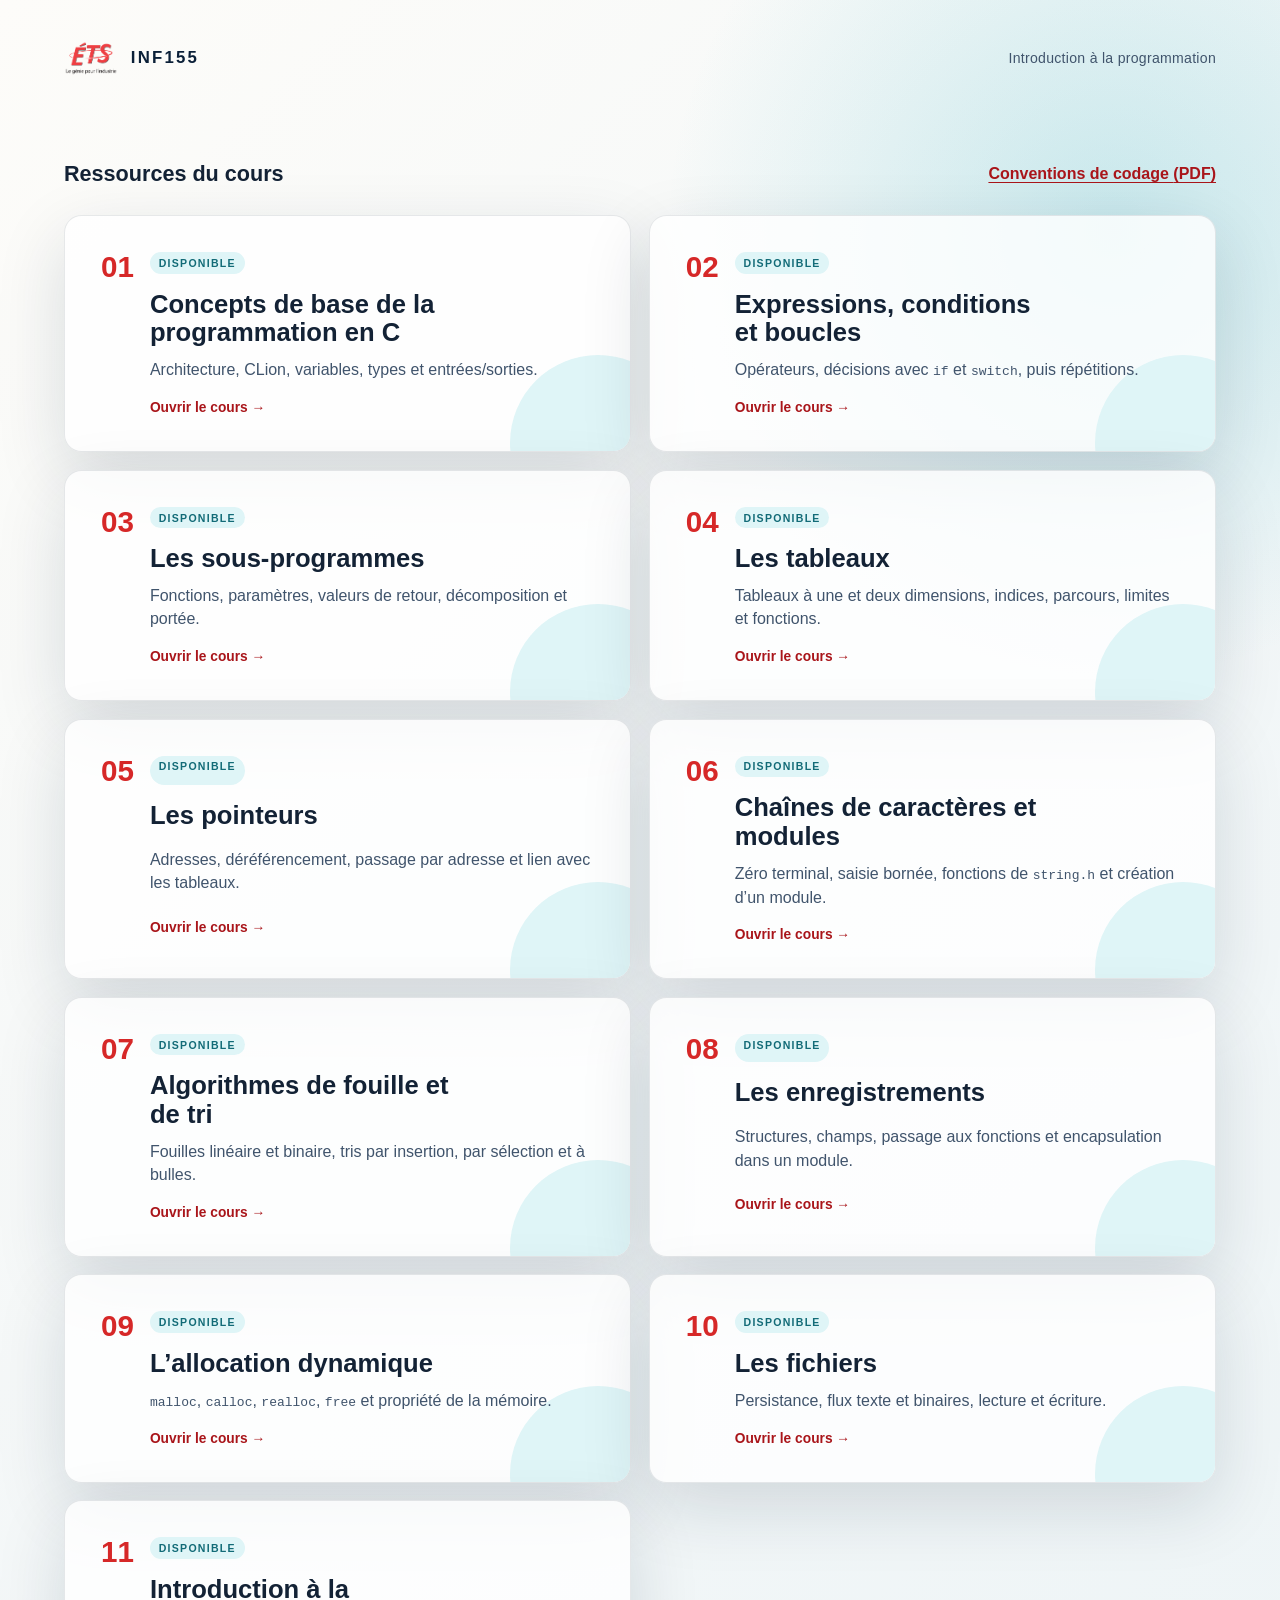
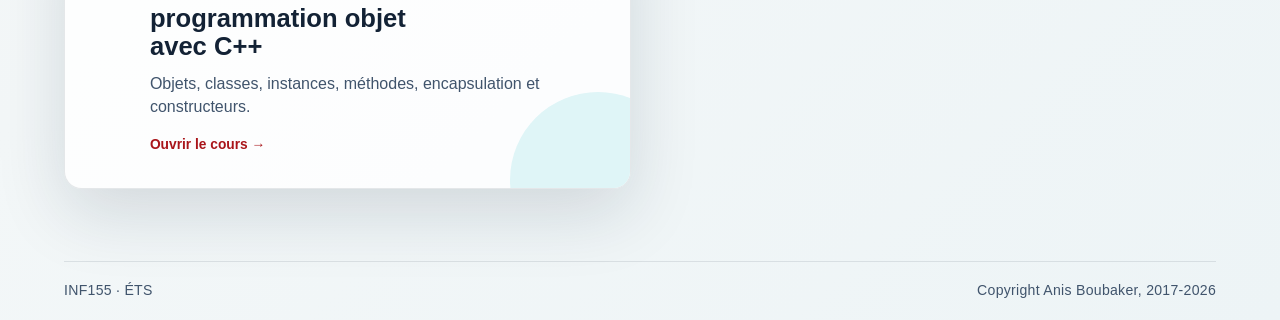
==== commit 03ebd23c: "Masquer la fin du cours sur les fichiers" ====
--- a/index.html
+++ b/index.html
@@ -85,7 +85,7 @@
 
         <a class="course-card course-card--ready" href="diapos/cours10/">
           <span class="course-number">10</span><span class="course-state">Disponible</span>
-          <h2>Les fichiers</h2><p>Persistance, flux texte et binaires, lecture, écriture et analyse.</p>
+          <h2>Les fichiers</h2><p>Persistance, flux texte et binaires, lecture et écriture.</p>
           <span class="course-action">Ouvrir le cours <span aria-hidden="true">→</span></span>
         </a>
 
